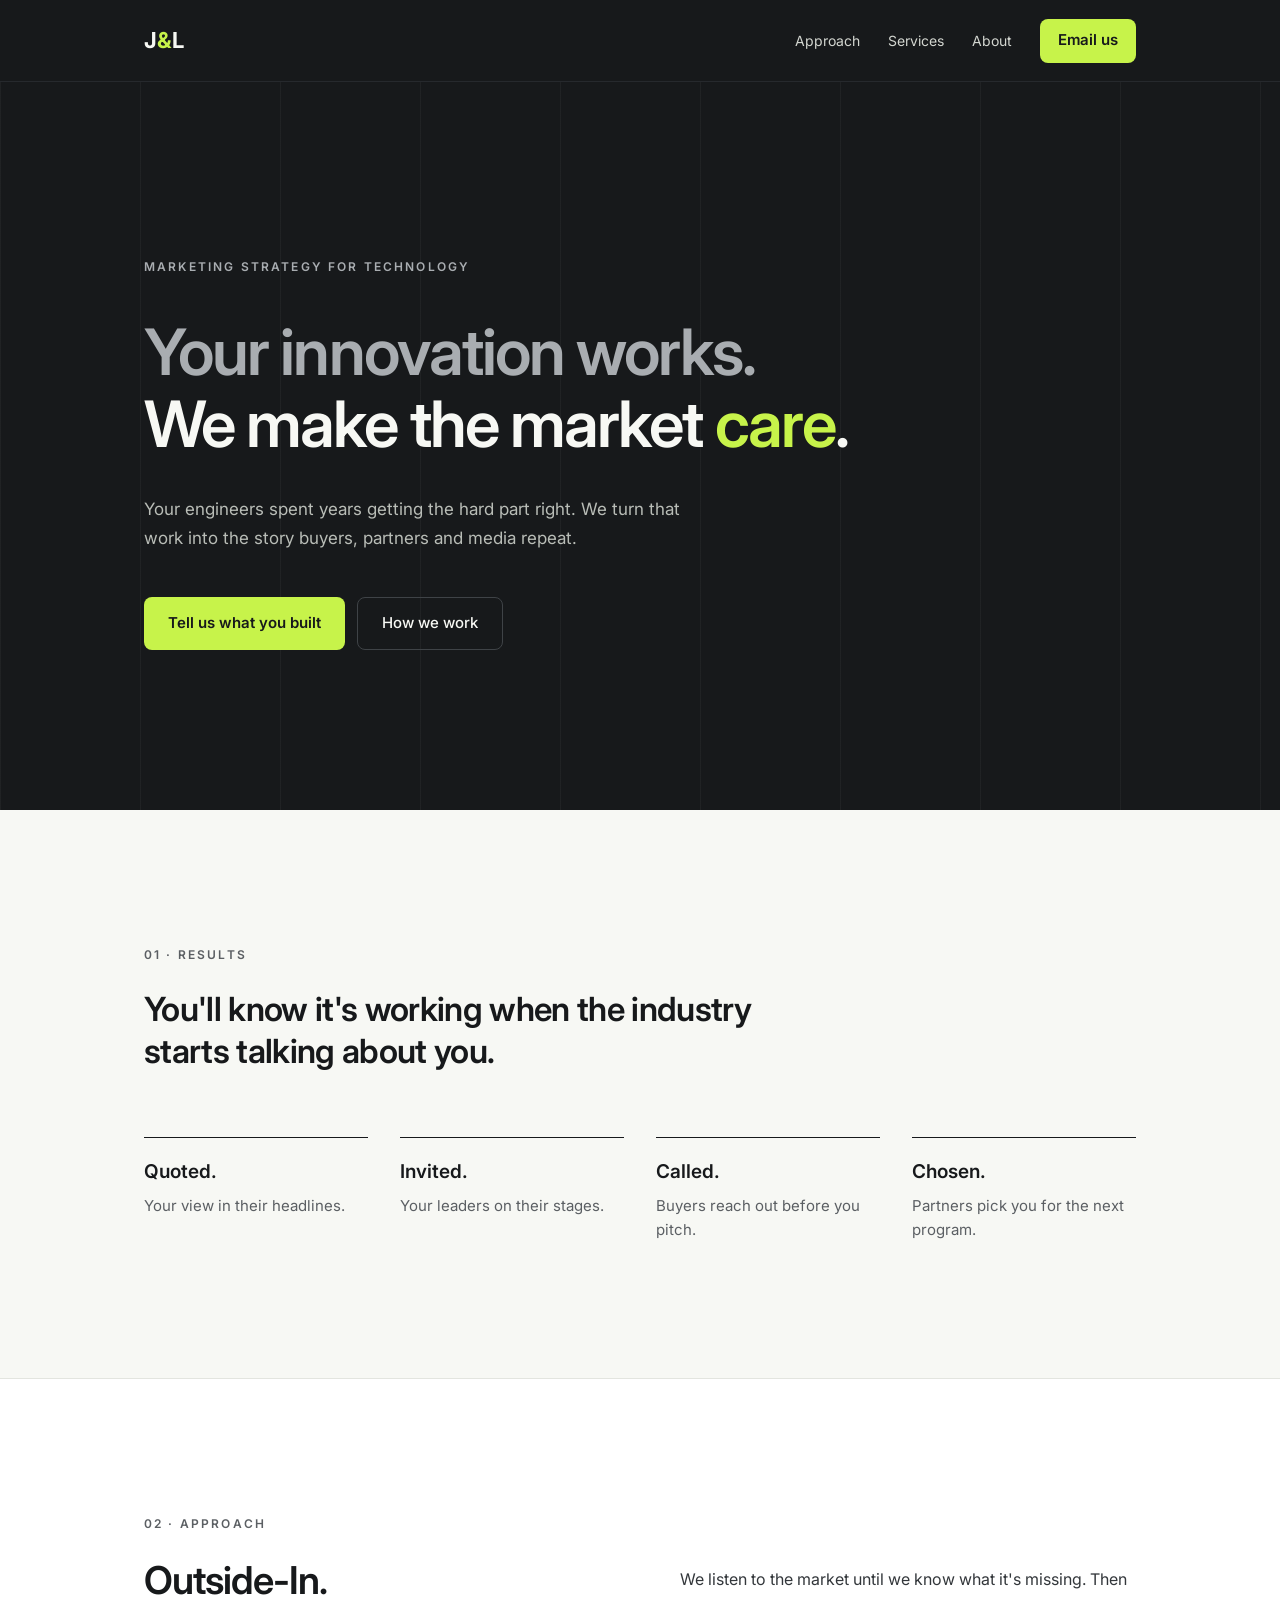
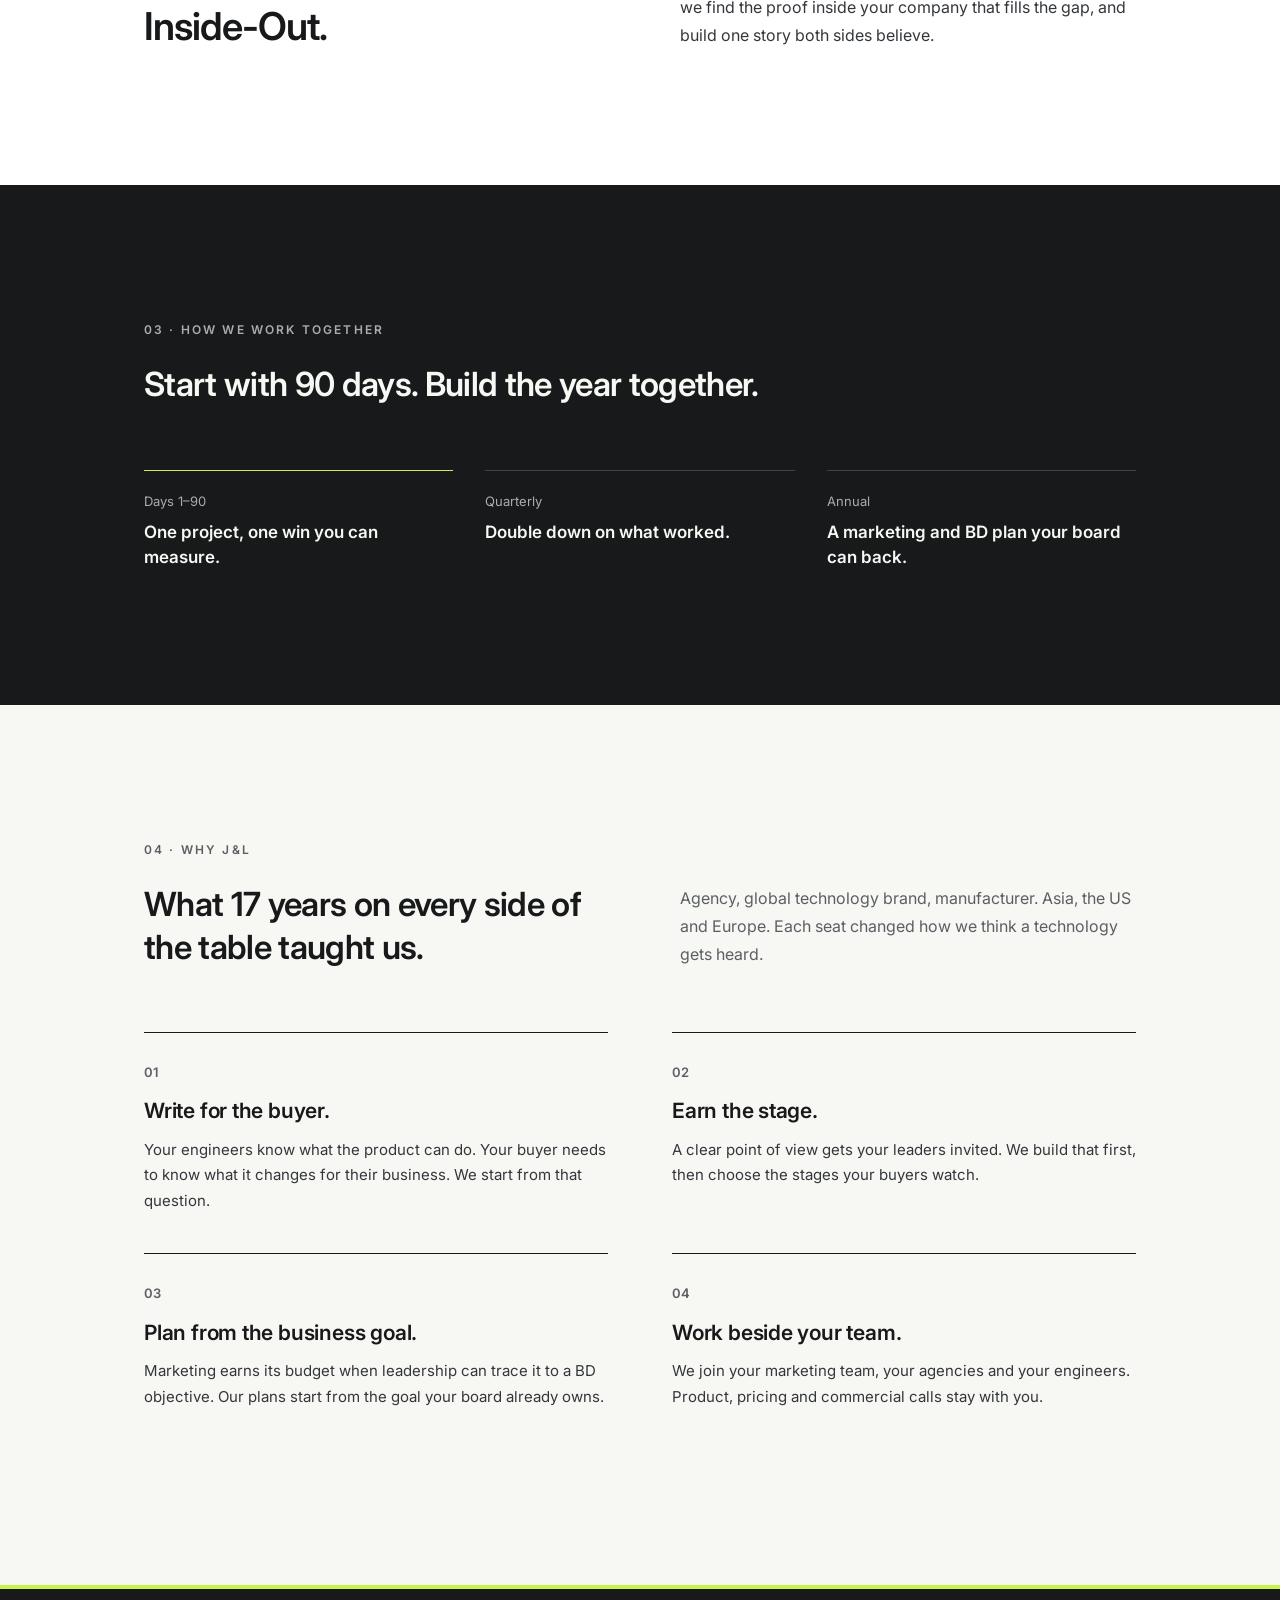
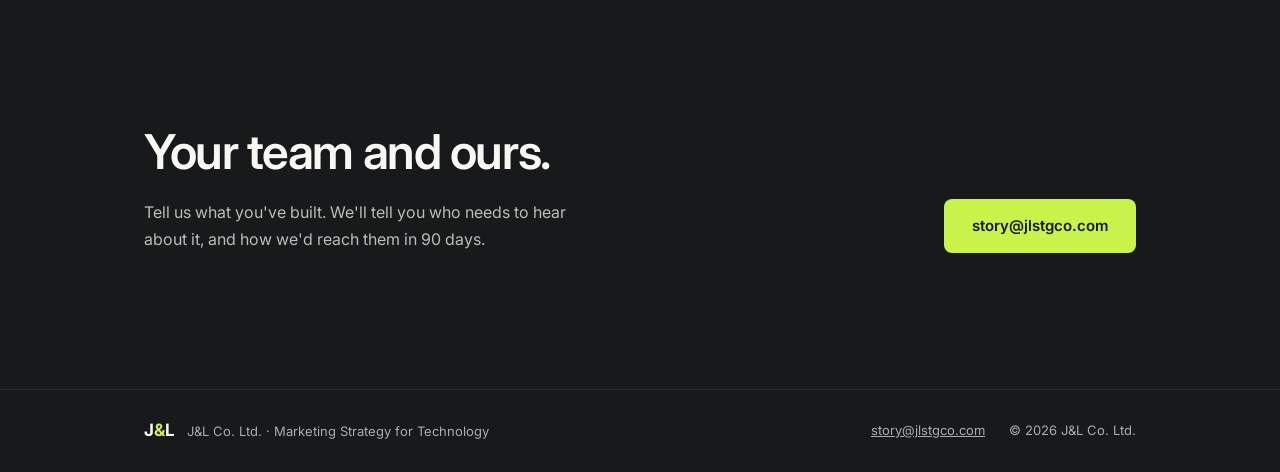
==== index.html @ d5b49b52 "Initial site: Home, Approach & Services, About Co-Authored-By: Claude Opus 5.5 <noreply@anthropic.co" ====
<!DOCTYPE html>
<html lang="en">
<head>
<meta charset="utf-8">
<meta name="viewport" content="width=device-width, initial-scale=1">
<title>J&amp;L · Marketing Strategy for Technology</title>
<meta name="description" content="J&amp;L is a B2B strategic marketing partner for technology companies. Your innovation works. We make the market care.">
<link rel="canonical" href="https://jlstgco.com/">
<meta property="og:type" content="website">
<meta property="og:site_name" content="J&amp;L">
<meta property="og:title" content="J&amp;L · Marketing Strategy for Technology">
<meta property="og:description" content="Your innovation works. We make the market care.">
<meta property="og:url" content="https://jlstgco.com/">
<meta name="theme-color" content="#17191B">
<link rel="icon" href="favicon.svg" type="image/svg+xml">
<link rel="preconnect" href="https://fonts.googleapis.com">
<link rel="preconnect" href="https://fonts.gstatic.com" crossorigin>
<link href="https://fonts.googleapis.com/css2?family=Inter:wght@400;500;600;700&amp;display=swap" rel="stylesheet">
<link rel="stylesheet" href="styles.css">
</head>
<body>
<a class="skip" href="#main">Skip to content</a>

<header class="site-header">
  <div class="wrap">
    <a class="logo" href="index.html" aria-label="J&amp;L home">J<span>&amp;</span>L</a>
    <nav class="nav" aria-label="Main">
      <a href="approach.html">Approach</a>
      <a href="approach.html#services">Services</a>
      <a href="about.html">About</a>
      <a class="btn btn-accent" href="mailto:story@jlstgco.com">Email us</a>
    </nav>
  </div>
</header>

<main id="main">

  <section class="dark grid-bg">
    <div class="wrap hero">
      <p class="kicker">Marketing strategy for technology</p>
      <h1 class="h1"><span class="dim">Your innovation works.</span>We make the market <span class="hl">care</span>.</h1>
      <p class="lead">Your engineers spent years getting the hard part right. We turn that work into the story buyers, partners and media repeat.</p>
      <div class="btn-row">
        <a class="btn btn-accent" href="mailto:story@jlstgco.com">Tell us what you built</a>
        <a class="btn btn-ghost" href="approach.html">How we work</a>
      </div>
    </div>
  </section>

  <section class="light">
    <div class="wrap section">
      <p class="kicker">01 · Results</p>
      <h2 class="h2">You'll know it's working when the industry starts talking about you.</h2>
      <div class="cols">
        <div class="item"><h3>Quoted.</h3><p>Your view in their headlines.</p></div>
        <div class="item"><h3>Invited.</h3><p>Your leaders on their stages.</p></div>
        <div class="item"><h3>Called.</h3><p>Buyers reach out before you pitch.</p></div>
        <div class="item"><h3>Chosen.</h3><p>Partners pick you for the next program.</p></div>
      </div>
    </div>
  </section>

  <section class="white">
    <div class="wrap section">
      <p class="kicker">02 · Approach</p>
      <div class="split">
        <h2 class="h2-lg">Outside-In.<br>Inside-Out.</h2>
        <p class="body">We listen to the market until we know what it's missing. Then we find the proof inside your company that fills the gap, and build one story both sides believe.</p>
      </div>
    </div>
  </section>

  <section class="dark">
    <div class="wrap section">
      <p class="kicker">03 · How we work together</p>
      <h2 class="h2">Start with 90 days. Build the year together.</h2>
      <div class="cols">
        <div class="item on"><p class="tag">Days 1–90</p><h3 class="lg">One project, one win you can measure.</h3></div>
        <div class="item"><p class="tag">Quarterly</p><h3 class="lg">Double down on what worked.</h3></div>
        <div class="item"><p class="tag">Annual</p><h3 class="lg">A marketing and BD plan your board can back.</h3></div>
      </div>
    </div>
  </section>

  <section class="light">
    <div class="wrap section">
      <p class="kicker">04 · Why J&amp;L</p>
      <div class="split">
        <h2 class="h2">What 17 years on every side of the table taught us.</h2>
        <p class="body" style="color: var(--muted)">Agency, global technology brand, manufacturer. Asia, the US and Europe. Each seat changed how we think a technology gets heard.</p>
      </div>
      <div class="cols-wide">
        <div class="principle"><p class="num">01</p><h3>Write for the buyer.</h3><p>Your engineers know what the product can do. Your buyer needs to know what it changes for their business. We start from that question.</p></div>
        <div class="principle"><p class="num">02</p><h3>Earn the stage.</h3><p>A clear point of view gets your leaders invited. We build that first, then choose the stages your buyers watch.</p></div>
        <div class="principle"><p class="num">03</p><h3>Plan from the business goal.</h3><p>Marketing earns its budget when leadership can trace it to a BD objective. Our plans start from the goal your board already owns.</p></div>
        <div class="principle"><p class="num">04</p><h3>Work beside your team.</h3><p>We join your marketing team, your agencies and your engineers. Product, pricing and commercial calls stay with you.</p></div>
      </div>
    </div>
  </section>

  <section class="dark cta">
    <div class="wrap section">
      <div class="text">
        <h2>Your team and ours.</h2>
        <p>Tell us what you've built. We'll tell you who needs to hear about it, and how we'd reach them in 90 days.</p>
      </div>
      <a class="btn btn-accent" href="mailto:story@jlstgco.com">story@jlstgco.com</a>
    </div>
  </section>

</main>

<footer class="site-footer">
  <div class="wrap">
    <span><span class="logo">J<span>&amp;</span>L</span>J&amp;L Co. Ltd. · Marketing Strategy for Technology</span>
    <span class="foot-links"><a href="mailto:story@jlstgco.com">story@jlstgco.com</a><span>© 2026 J&amp;L Co. Ltd.</span></span>
  </div>
</footer>
</body>
</html>
---- styles.css ----
/* J&L Co. Ltd. · jlstgco.com
   CI v4 colors: Ink #17191B · Chartreuse #C7F34A · Off-white #F7F8F4 */

:root {
  --ink: #17191B;
  --ink-2: #22252A;
  --accent: #C7F34A;
  --paper: #F7F8F4;
  --white: #FFFFFF;
  --text: #33373B;
  --muted: #5B5F63;
  --muted-dark: #A9ADB1;
  --soft-dark: #B9BDB7;
  --line: #E3E5DF;
  --line-2: #D5D8D1;
  --line-dark: #3F4347;
  --max: 1120px;
  --gutter: clamp(20px, 5vw, 64px);
  --section: clamp(88px, 11vw, 136px);
}

*, *::before, *::after { box-sizing: border-box; }
html { scroll-behavior: smooth; -webkit-text-size-adjust: 100%; }
body {
  margin: 0;
  font-family: Inter, "Noto Sans TC", system-ui, -apple-system, "Segoe UI", sans-serif;
  color: var(--ink);
  background: var(--paper);
  line-height: 1.5;
  -webkit-font-smoothing: antialiased;
}
img { max-width: 100%; display: block; }
a { color: inherit; }
h1, h2, h3, p { margin: 0; }

.wrap { max-width: var(--max); margin: 0 auto; padding-left: var(--gutter); padding-right: var(--gutter); }
.section { padding-top: var(--section); padding-bottom: var(--section); }

.dark { background: var(--ink); color: var(--paper); }
.light { background: var(--paper); }
.white { background: var(--white); border-top: 1px solid var(--line); }
.grid-bg { background-image: repeating-linear-gradient(90deg, rgba(247,248,244,0.045) 0 1px, transparent 1px 140px); }

.skip { position: absolute; left: -9999px; top: 0; background: var(--accent); color: var(--ink); padding: 12px 16px; z-index: 10; }
.skip:focus { left: 16px; top: 16px; }

/* Header */
.site-header { background: var(--ink); border-bottom: 1px solid #26292D; }
.site-header .wrap { display: flex; flex-wrap: wrap; align-items: center; justify-content: space-between; gap: 12px 32px; padding-top: 18px; padding-bottom: 18px; }
.logo { text-decoration: none; color: var(--paper); font-size: 22px; font-weight: 700; letter-spacing: -0.01em; }
.logo span { color: var(--accent); }
.nav { display: flex; flex-wrap: wrap; align-items: center; gap: 4px 28px; font-size: 14px; }
.nav a { color: #D3D6D0; text-decoration: none; padding: 12px 0; }
.nav a:hover, .nav a[aria-current="page"] { color: var(--paper); }
.nav a[aria-current="page"] { box-shadow: inset 0 -2px 0 var(--accent); }

/* Buttons */
.btn { display: inline-flex; align-items: center; min-height: 48px; padding: 14px 24px; border-radius: 8px; font-weight: 600; font-size: 15px; text-decoration: none; transition: transform .15s ease, background-color .15s ease; }
.btn:hover { transform: translateY(-1px); }
.btn-accent { background: var(--accent); color: var(--ink); }
.btn-ghost { color: var(--paper); border: 1px solid var(--line-dark); font-weight: 500; }
.btn-ghost:hover { border-color: var(--muted-dark); }
.btn-ink { background: var(--ink); color: var(--paper); }
.nav .btn { min-height: 44px; padding: 10px 18px; color: var(--ink); }
.nav .btn:hover { color: var(--ink); }
.btn-row { display: flex; flex-wrap: wrap; gap: 12px; margin-top: 44px; }

/* Type */
.kicker { font-size: 12px; font-weight: 600; letter-spacing: 0.18em; text-transform: uppercase; color: var(--muted); margin-bottom: 24px; }
.dark .kicker { color: var(--muted-dark); }
.h1 { font-size: clamp(40px, 5vw, 64px); line-height: 1.12; font-weight: 600; letter-spacing: -0.03em; }
.h1 .dim { display: block; color: var(--muted-dark); }
.h1 .hl { color: var(--accent); }
.h2 { font-size: clamp(26px, 2.6vw, 34px); line-height: 1.28; font-weight: 600; letter-spacing: -0.02em; max-width: 640px; }
.h2-lg { font-size: clamp(28px, 3vw, 40px); line-height: 1.2; font-weight: 600; letter-spacing: -0.025em; }
.lead { font-size: 17px; line-height: 1.7; color: var(--soft-dark); max-width: 540px; margin-top: 36px; }
.body { font-size: 16px; line-height: 1.75; color: var(--text); }
.dark .body { color: var(--soft-dark); }

.hero { padding-top: clamp(104px, 14vw, 176px); padding-bottom: clamp(96px, 13vw, 160px); }
.page-hero { padding-top: clamp(88px, 11vw, 136px); padding-bottom: clamp(72px, 9vw, 112px); }
.hero .kicker, .page-hero .kicker { margin-bottom: 40px; }

/* Layout helpers */
.split { display: flex; flex-wrap: wrap; gap: 32px 80px; align-items: flex-end; }
.split > * { flex: 1 1 380px; }
.cols { display: grid; grid-template-columns: repeat(auto-fit, minmax(220px, 1fr)); gap: 40px 32px; margin-top: 64px; }
.cols-wide { display: grid; grid-template-columns: repeat(auto-fit, minmax(300px, 1fr)); gap: 0 64px; margin-top: 64px; }

.item { border-top: 1px solid var(--ink); padding-top: 20px; }
.dark .item { border-top-color: var(--line-dark); }
.dark .item.on { border-top-color: var(--accent); }
.item h3 { font-size: 19px; font-weight: 600; margin-bottom: 8px; }
.item p { font-size: 15px; line-height: 1.6; color: var(--muted); }
.dark .item p { color: var(--muted-dark); }
.item .tag { font-size: 13px; color: var(--muted); margin-bottom: 8px; }
.dark .item .tag { color: var(--muted-dark); }
.item h3.lg { font-size: 17px; line-height: 1.45; margin: 0; }

.principle { border-top: 1px solid var(--ink); padding: 28px 0 40px; }
.principle .num { font-size: 13px; font-weight: 600; color: var(--muted); margin-bottom: 12px; }
.principle h3 { font-size: 21px; font-weight: 600; letter-spacing: -0.01em; margin-bottom: 10px; }
.principle p { font-size: 15px; line-height: 1.7; color: var(--text); }

.chips { display: flex; flex-wrap: wrap; gap: 8px; margin-top: 20px; }
.chip { border: 1px solid var(--line-dark); border-radius: 9999px; padding: 8px 14px; font-size: 14px; }
.light .chip, .white .chip { border-color: var(--line-2); }

.stat { font-size: clamp(40px, 4.4vw, 56px); font-weight: 600; letter-spacing: -0.04em; line-height: 1; }
.stat-label { margin-top: 12px; font-size: 15px; line-height: 1.55; color: var(--muted); }

.list { list-style: none; padding: 0; margin: 0; border-top: 1px solid var(--line-2); }
.list li { padding: 18px 0; border-bottom: 1px solid var(--line-2); font-size: 16px; line-height: 1.6; }

/* CTA */
.cta { border-top: 4px solid var(--accent); }
.cta .wrap { display: flex; flex-wrap: wrap; align-items: flex-end; justify-content: space-between; gap: 40px 80px; }
.cta .text { flex: 1 1 420px; }
.cta h2 { font-size: clamp(32px, 3.8vw, 48px); line-height: 1.12; font-weight: 600; letter-spacing: -0.03em; }
.cta p { margin-top: 20px; max-width: 460px; font-size: 16px; line-height: 1.7; color: var(--soft-dark); }
.cta .btn { min-height: 52px; padding: 16px 28px; }

/* Footer */
.site-footer { background: var(--ink); color: var(--muted-dark); border-top: 1px solid #26292D; }
.site-footer .wrap { display: flex; flex-wrap: wrap; justify-content: space-between; align-items: center; gap: 12px 32px; padding-top: 28px; padding-bottom: 28px; font-size: 13px; }
.site-footer .logo { font-size: 17px; margin-right: 12px; }
.site-footer a { color: var(--muted-dark); }
.site-footer a:hover { color: var(--paper); }
.foot-links { display: flex; flex-wrap: wrap; gap: 8px 24px; }

a:focus-visible, .btn:focus-visible { outline: 2px solid var(--accent); outline-offset: 3px; }

@media (prefers-reduced-motion: reduce) {
  html { scroll-behavior: auto; }
  .btn { transition: none; }
  .btn:hover { transform: none; }
}
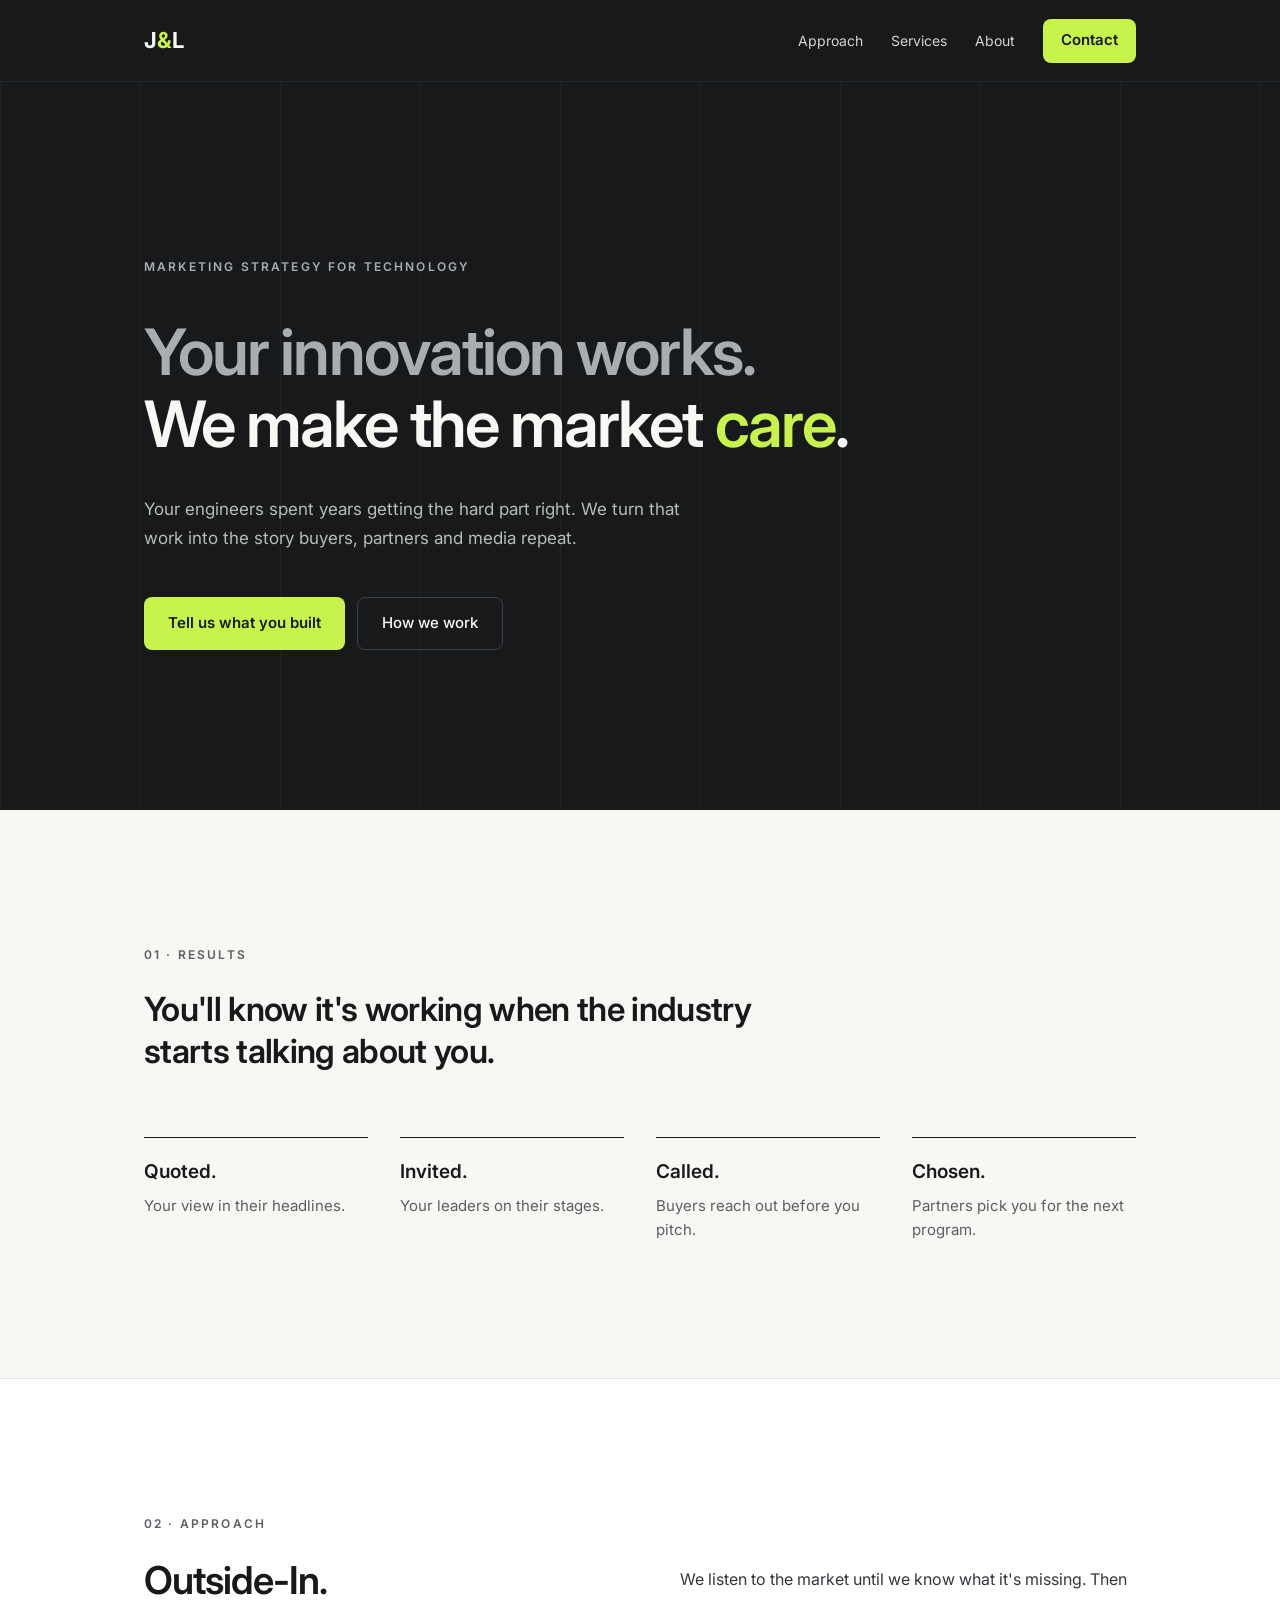
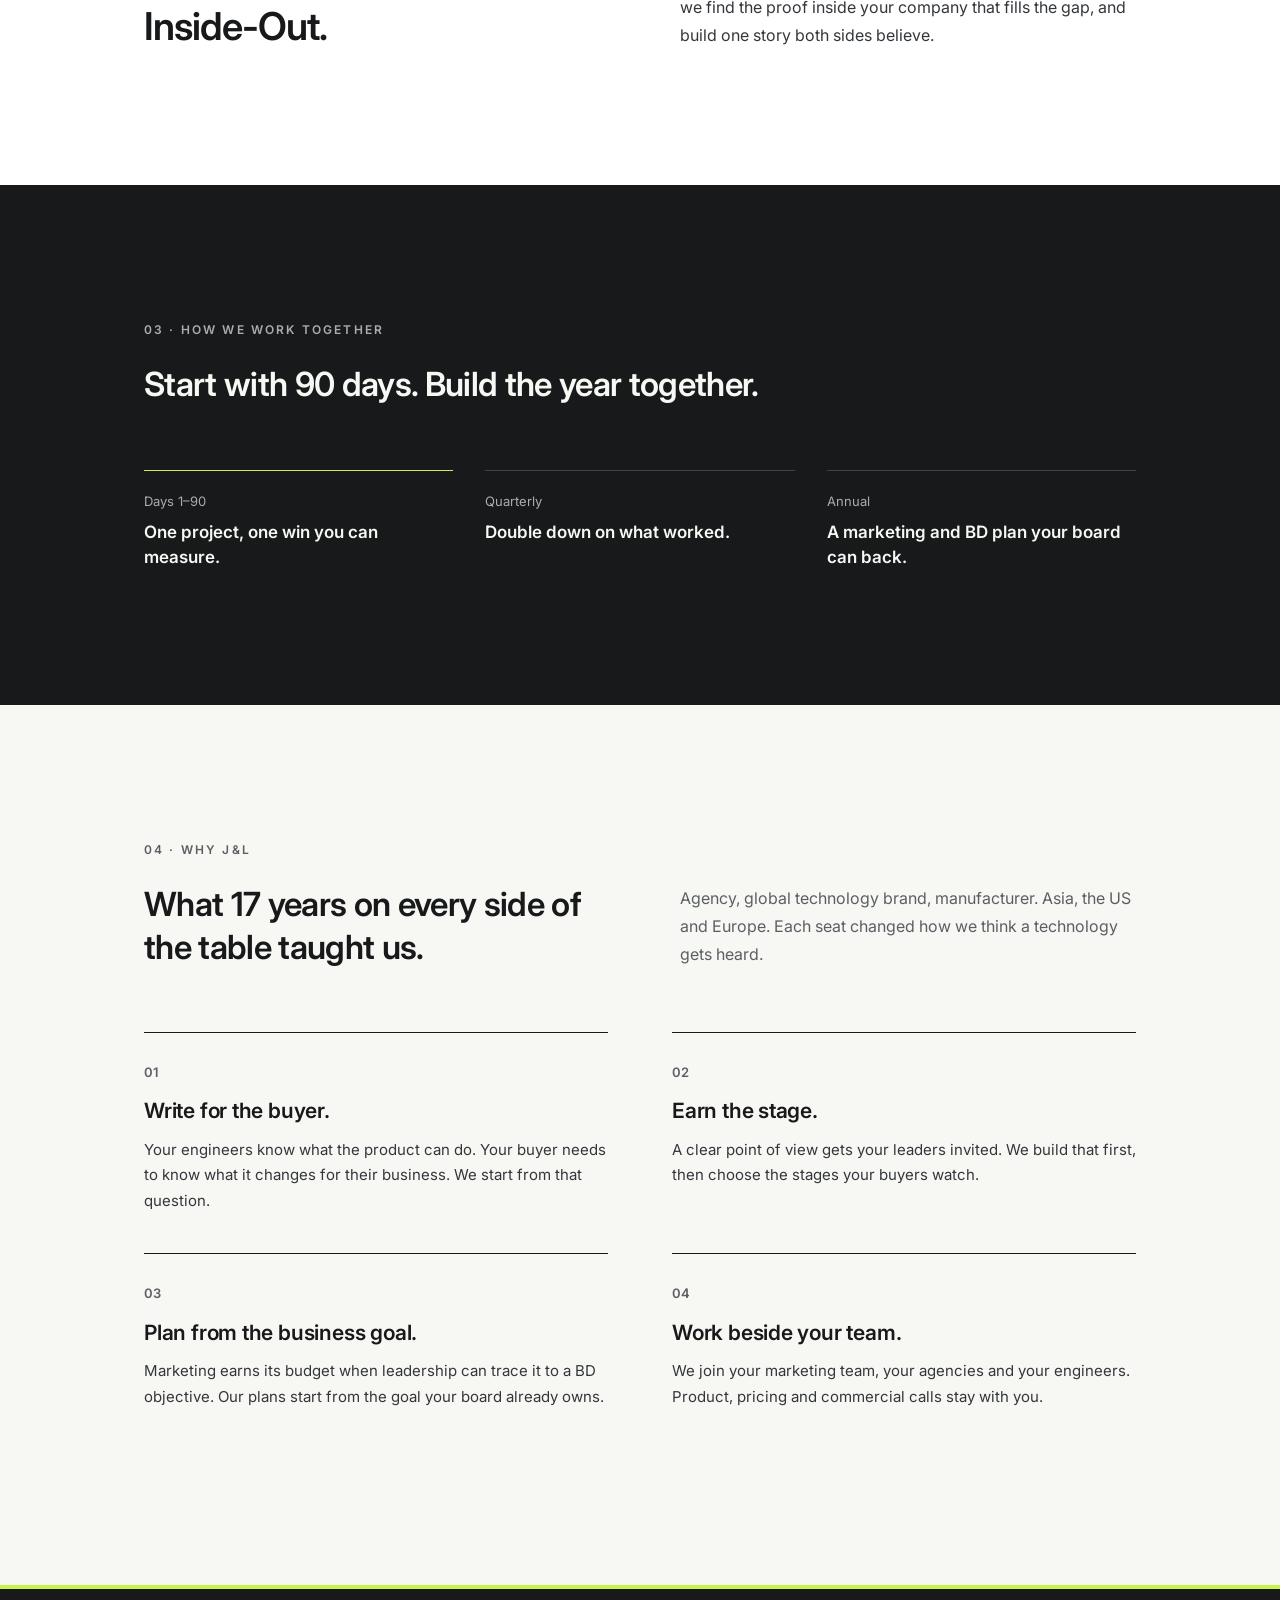
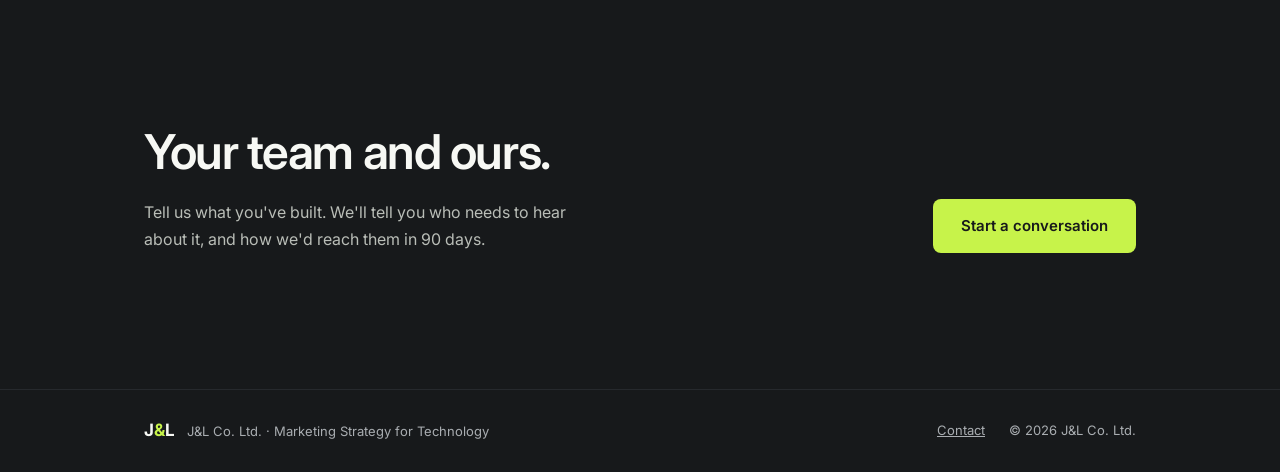
==== commit 1fb92846: "Add contact form page; replace email links with Contact Co-Authored-By: Claude Opus 5.5 <noreply@ant" ====
--- a/index.html
+++ b/index.html
@@ -28,7 +28,7 @@
       <a href="approach.html">Approach</a>
       <a href="approach.html#services">Services</a>
       <a href="about.html">About</a>
-      <a class="btn btn-accent" href="mailto:story@jlstgco.com">Email us</a>
+      <a class="btn btn-accent" href="contact.html">Contact</a>
     </nav>
   </div>
 </header>
@@ -41,7 +41,7 @@
       <h1 class="h1"><span class="dim">Your innovation works.</span>We make the market <span class="hl">care</span>.</h1>
       <p class="lead">Your engineers spent years getting the hard part right. We turn that work into the story buyers, partners and media repeat.</p>
       <div class="btn-row">
-        <a class="btn btn-accent" href="mailto:story@jlstgco.com">Tell us what you built</a>
+        <a class="btn btn-accent" href="contact.html">Tell us what you built</a>
         <a class="btn btn-ghost" href="approach.html">How we work</a>
       </div>
     </div>
@@ -104,7 +104,7 @@
         <h2>Your team and ours.</h2>
         <p>Tell us what you've built. We'll tell you who needs to hear about it, and how we'd reach them in 90 days.</p>
       </div>
-      <a class="btn btn-accent" href="mailto:story@jlstgco.com">story@jlstgco.com</a>
+      <a class="btn btn-accent" href="contact.html">Start a conversation</a>
     </div>
   </section>
 
@@ -113,7 +113,7 @@
 <footer class="site-footer">
   <div class="wrap">
     <span><span class="logo">J<span>&amp;</span>L</span>J&amp;L Co. Ltd. · Marketing Strategy for Technology</span>
-    <span class="foot-links"><a href="mailto:story@jlstgco.com">story@jlstgco.com</a><span>© 2026 J&amp;L Co. Ltd.</span></span>
+    <span class="foot-links"><a href="contact.html">Contact</a><span>© 2026 J&amp;L Co. Ltd.</span></span>
   </div>
 </footer>
 </body>
--- a/styles.css
+++ b/styles.css
@@ -135,3 +135,20 @@
   .btn { transition: none; }
   .btn:hover { transform: none; }
 }
+
+/* Contact form */
+.steps { list-style: none; padding: 0; margin: 0; border-top: 1px solid var(--line-2); }
+.steps li { display: flex; gap: 20px; padding: 20px 0; border-bottom: 1px solid var(--line-2); font-size: 16px; line-height: 1.6; color: var(--text); }
+.steps span { font-size: 13px; font-weight: 600; color: var(--muted); padding-top: 3px; min-width: 22px; }
+.form { display: flex; flex-direction: column; gap: 22px; }
+.field { display: flex; flex-direction: column; gap: 8px; }
+.field label { font-size: 14px; font-weight: 600; }
+.req { color: var(--muted); }
+.field input, .field select, .field textarea { font: inherit; font-size: 16px; color: var(--ink); background: var(--white); border: 1px solid var(--line-2); border-radius: 8px; padding: 13px 14px; min-height: 48px; width: 100%; }
+.field textarea { resize: vertical; min-height: 140px; }
+.field input:focus, .field select:focus, .field textarea:focus { outline: 2px solid var(--ink); outline-offset: 1px; border-color: var(--ink); }
+.form .btn { align-self: flex-start; border: 0; cursor: pointer; min-height: 52px; padding: 16px 32px; }
+.form .btn:disabled { opacity: .6; cursor: default; transform: none; }
+.form-status { font-size: 14px; color: #A0281E; min-height: 20px; }
+.hp { position: absolute; left: -10000px; width: 1px; height: 1px; overflow: hidden; }
+.nav .btn[aria-current="page"] { color: var(--ink); box-shadow: none; }
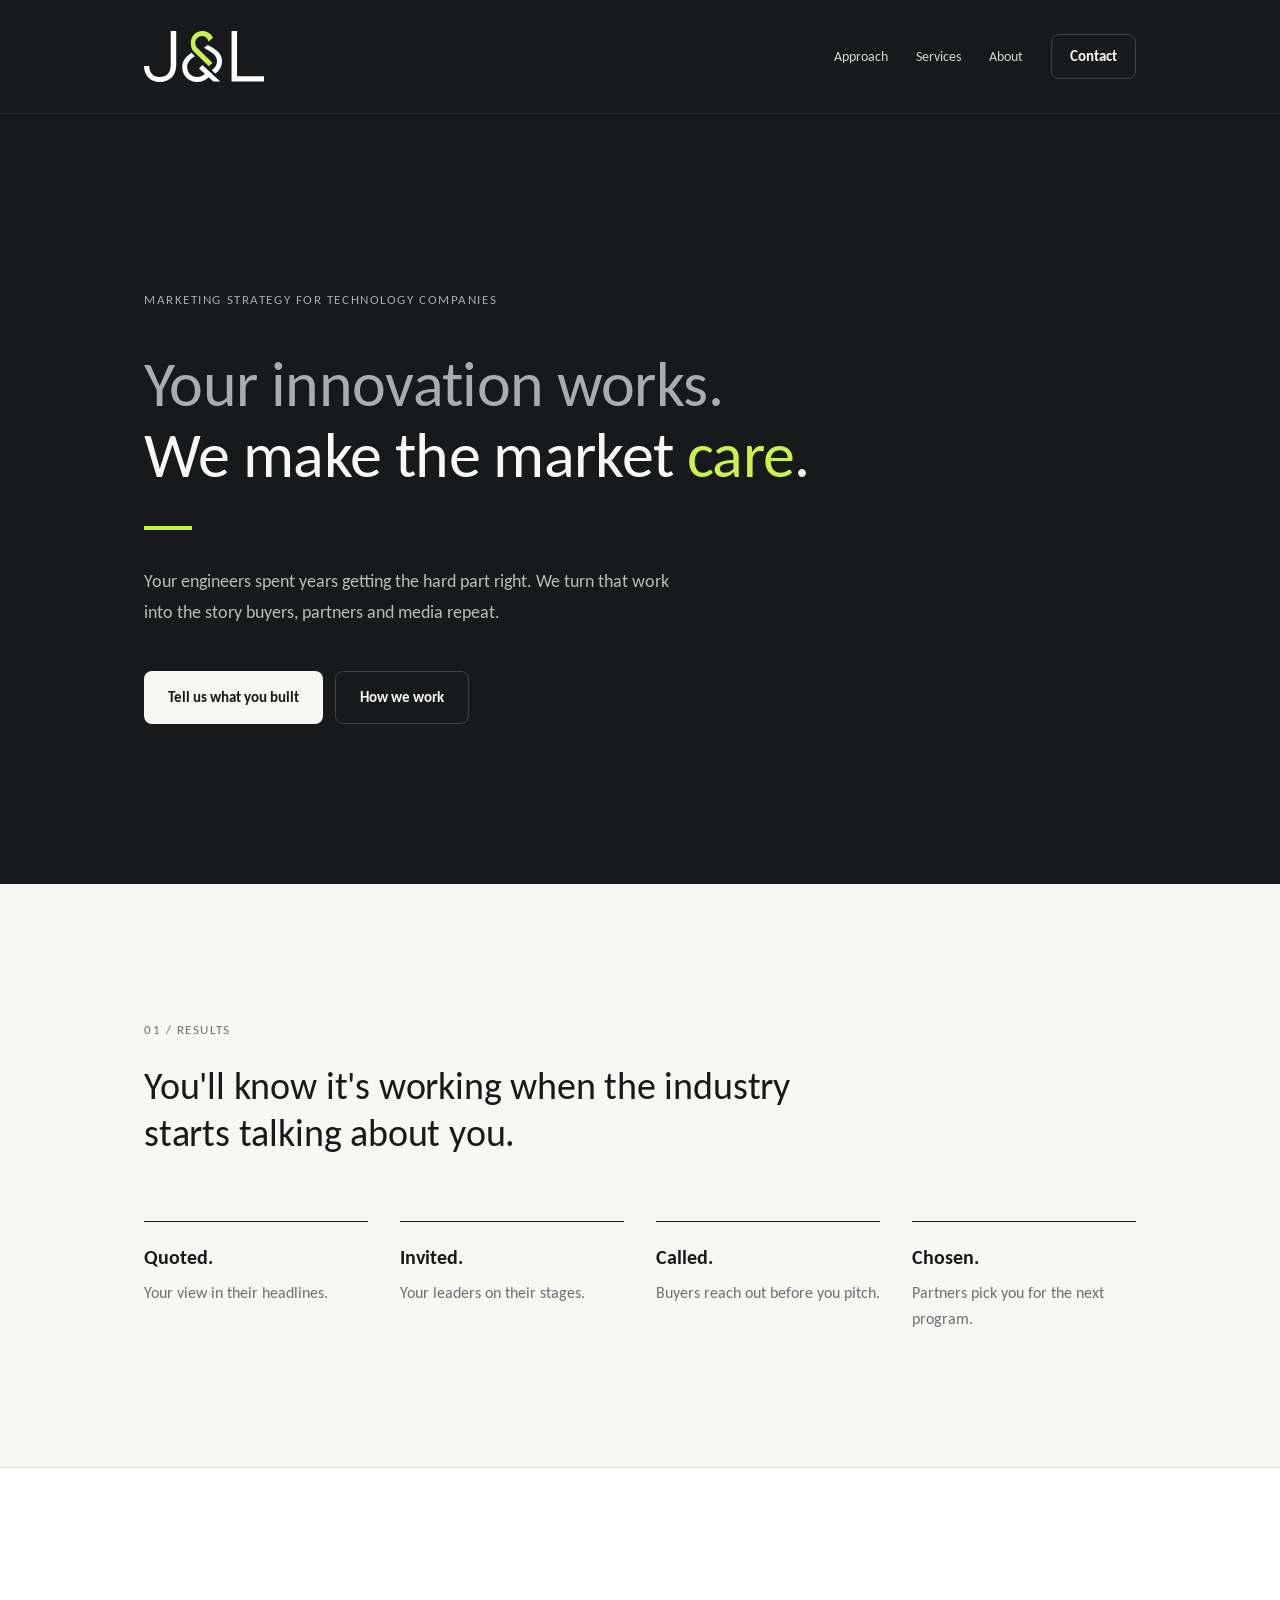
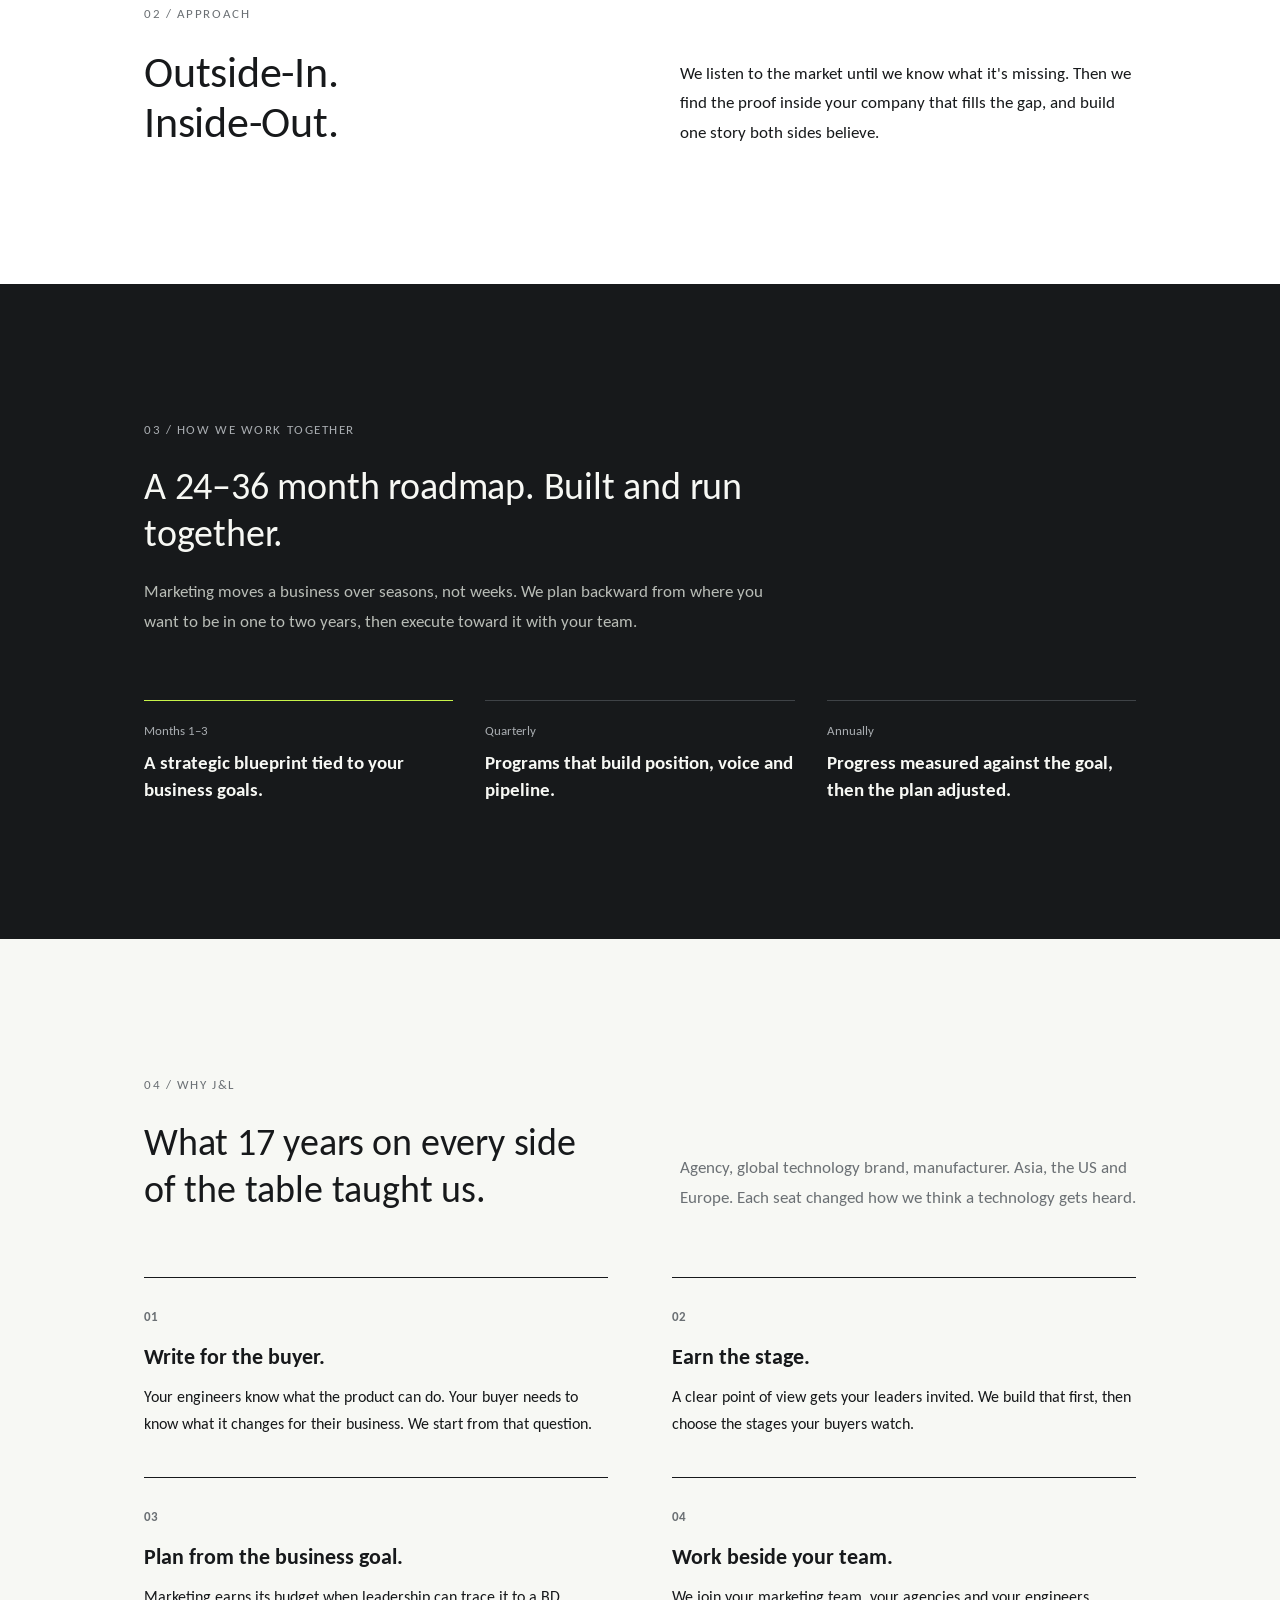
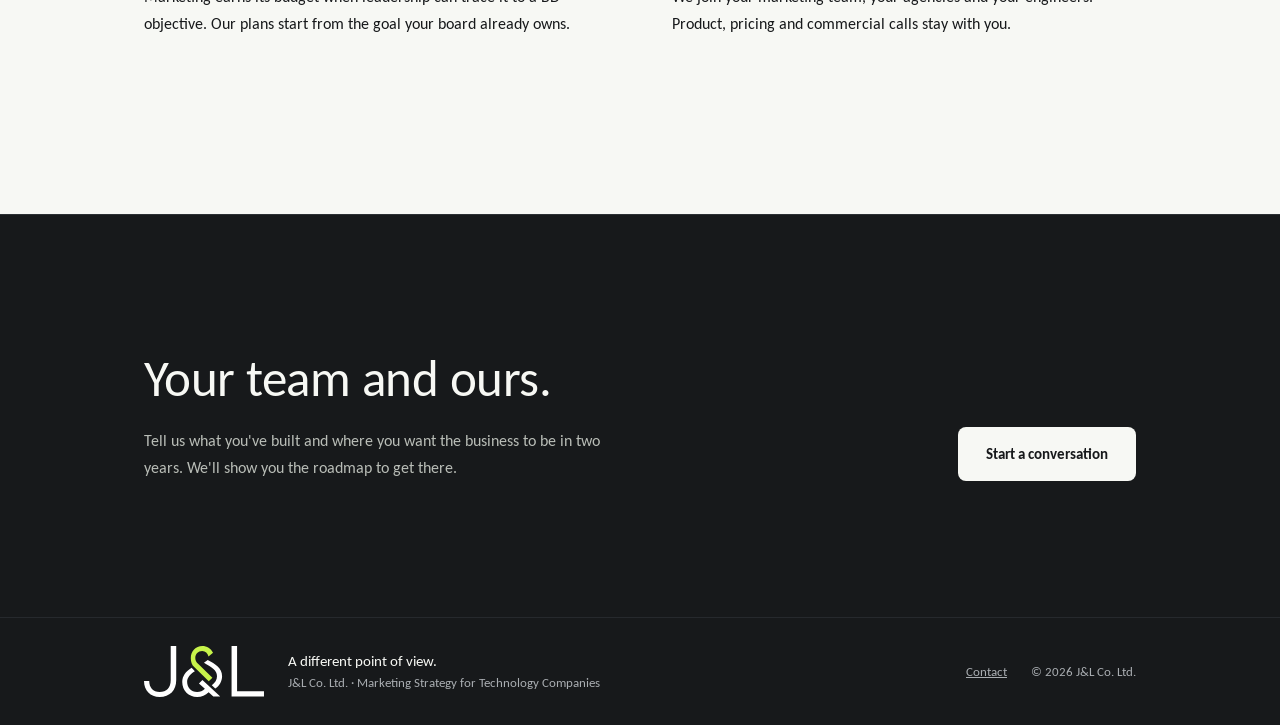
==== commit d0a0794f: "Apply Brand Identity Guidelines v1.0; replace 90-day framing with 24-36 month roadmap Co-Authored-By" ====
--- a/index.html
+++ b/index.html
@@ -3,19 +3,19 @@
 <head>
 <meta charset="utf-8">
 <meta name="viewport" content="width=device-width, initial-scale=1">
-<title>J&amp;L · Marketing Strategy for Technology</title>
+<title>J&amp;L · Marketing Strategy for Technology Companies</title>
 <meta name="description" content="J&amp;L is a B2B strategic marketing partner for technology companies. Your innovation works. We make the market care.">
 <link rel="canonical" href="https://jlstgco.com/">
 <meta property="og:type" content="website">
 <meta property="og:site_name" content="J&amp;L">
-<meta property="og:title" content="J&amp;L · Marketing Strategy for Technology">
+<meta property="og:title" content="J&amp;L · Marketing Strategy for Technology Companies">
 <meta property="og:description" content="Your innovation works. We make the market care.">
 <meta property="og:url" content="https://jlstgco.com/">
 <meta name="theme-color" content="#17191B">
 <link rel="icon" href="favicon.svg" type="image/svg+xml">
 <link rel="preconnect" href="https://fonts.googleapis.com">
 <link rel="preconnect" href="https://fonts.gstatic.com" crossorigin>
-<link href="https://fonts.googleapis.com/css2?family=Inter:wght@400;500;600;700&amp;display=swap" rel="stylesheet">
+<link href="https://fonts.googleapis.com/css2?family=Carlito:wght@400;700&amp;family=Noto+Sans+TC:wght@400;700&amp;display=swap" rel="stylesheet">
 <link rel="stylesheet" href="styles.css">
 </head>
 <body>
@@ -23,25 +23,26 @@
 
 <header class="site-header">
   <div class="wrap">
-    <a class="logo" href="index.html" aria-label="J&amp;L home">J<span>&amp;</span>L</a>
+    <a class="logo" href="index.html" aria-label="J&amp;L home"><img src="assets/jl-logo-reverse.svg" alt="J&amp;L" width="120" height="51"></a>
     <nav class="nav" aria-label="Main">
       <a href="approach.html">Approach</a>
       <a href="approach.html#services">Services</a>
       <a href="about.html">About</a>
-      <a class="btn btn-accent" href="contact.html">Contact</a>
+      <a class="btn btn-nav" href="contact.html">Contact</a>
     </nav>
   </div>
 </header>
 
 <main id="main">
 
-  <section class="dark grid-bg">
+  <section class="dark">
     <div class="wrap hero">
-      <p class="kicker">Marketing strategy for technology</p>
+      <p class="kicker">Marketing Strategy for Technology Companies</p>
       <h1 class="h1"><span class="dim">Your innovation works.</span>We make the market <span class="hl">care</span>.</h1>
+      <span class="rule" aria-hidden="true"></span>
       <p class="lead">Your engineers spent years getting the hard part right. We turn that work into the story buyers, partners and media repeat.</p>
       <div class="btn-row">
-        <a class="btn btn-accent" href="contact.html">Tell us what you built</a>
+        <a class="btn btn-light" href="contact.html">Tell us what you built</a>
         <a class="btn btn-ghost" href="approach.html">How we work</a>
       </div>
     </div>
@@ -49,7 +50,7 @@
 
   <section class="light">
     <div class="wrap section">
-      <p class="kicker">01 · Results</p>
+      <p class="kicker">01 / Results</p>
       <h2 class="h2">You'll know it's working when the industry starts talking about you.</h2>
       <div class="cols">
         <div class="item"><h3>Quoted.</h3><p>Your view in their headlines.</p></div>
@@ -62,7 +63,7 @@
 
   <section class="white">
     <div class="wrap section">
-      <p class="kicker">02 · Approach</p>
+      <p class="kicker">02 / Approach</p>
       <div class="split">
         <h2 class="h2-lg">Outside-In.<br>Inside-Out.</h2>
         <p class="body">We listen to the market until we know what it's missing. Then we find the proof inside your company that fills the gap, and build one story both sides believe.</p>
@@ -72,19 +73,20 @@
 
   <section class="dark">
     <div class="wrap section">
-      <p class="kicker">03 · How we work together</p>
-      <h2 class="h2">Start with 90 days. Build the year together.</h2>
+      <p class="kicker">03 / How we work together</p>
+      <h2 class="h2">A 24–36 month roadmap. Built and run together.</h2>
+      <p class="body" style="max-width: 640px; margin-top: 20px">Marketing moves a business over seasons, not weeks. We plan backward from where you want to be in one to two years, then execute toward it with your team.</p>
       <div class="cols">
-        <div class="item on"><p class="tag">Days 1–90</p><h3 class="lg">One project, one win you can measure.</h3></div>
-        <div class="item"><p class="tag">Quarterly</p><h3 class="lg">Double down on what worked.</h3></div>
-        <div class="item"><p class="tag">Annual</p><h3 class="lg">A marketing and BD plan your board can back.</h3></div>
+        <div class="item on"><p class="tag">Months 1–3</p><h3 class="lg">A strategic blueprint tied to your business goals.</h3></div>
+        <div class="item"><p class="tag">Quarterly</p><h3 class="lg">Programs that build position, voice and pipeline.</h3></div>
+        <div class="item"><p class="tag">Annually</p><h3 class="lg">Progress measured against the goal, then the plan adjusted.</h3></div>
       </div>
     </div>
   </section>
 
   <section class="light">
     <div class="wrap section">
-      <p class="kicker">04 · Why J&amp;L</p>
+      <p class="kicker">04 / Why J&amp;L</p>
       <div class="split">
         <h2 class="h2">What 17 years on every side of the table taught us.</h2>
         <p class="body" style="color: var(--muted)">Agency, global technology brand, manufacturer. Asia, the US and Europe. Each seat changed how we think a technology gets heard.</p>
@@ -102,9 +104,9 @@
     <div class="wrap section">
       <div class="text">
         <h2>Your team and ours.</h2>
-        <p>Tell us what you've built. We'll tell you who needs to hear about it, and how we'd reach them in 90 days.</p>
+        <p>Tell us what you've built and where you want the business to be in two years. We'll show you the roadmap to get there.</p>
       </div>
-      <a class="btn btn-accent" href="contact.html">Start a conversation</a>
+      <a class="btn btn-light" href="contact.html">Start a conversation</a>
     </div>
   </section>
 
@@ -112,7 +114,7 @@
 
 <footer class="site-footer">
   <div class="wrap">
-    <span><span class="logo">J<span>&amp;</span>L</span>J&amp;L Co. Ltd. · Marketing Strategy for Technology</span>
+    <span class="foot-brand"><img class="foot-logo" src="assets/jl-logo-reverse.svg" alt="J&amp;L" width="120" height="51"><span><span class="tagline">A different point of view.</span><br>J&amp;L Co. Ltd. · Marketing Strategy for Technology Companies</span></span>
     <span class="foot-links"><a href="contact.html">Contact</a><span>© 2026 J&amp;L Co. Ltd.</span></span>
   </div>
 </footer>
--- a/styles.css
+++ b/styles.css
@@ -1,5 +1,7 @@
 /* J&L Co. Ltd. · jlstgco.com
-   CI v4 colors: Ink #17191B · Chartreuse #C7F34A · Off-white #F7F8F4 */
+   Brand Identity Guidelines v1.0 (2026.11.06)
+   Ink #17191B · Chartreuse #C7F34A · Off-white #F7F8F4 · White #FFFFFF
+   Secondary text #6B7074 · Rules #D9DEDA · Type: Calibri (Carlito on web) */
 
 :root {
   --ink: #17191B;
@@ -7,12 +9,12 @@
   --accent: #C7F34A;
   --paper: #F7F8F4;
   --white: #FFFFFF;
-  --text: #33373B;
-  --muted: #5B5F63;
+  --text: #17191B;
+  --muted: #6B7074;
   --muted-dark: #A9ADB1;
   --soft-dark: #B9BDB7;
-  --line: #E3E5DF;
-  --line-2: #D5D8D1;
+  --line: #D9DEDA;
+  --line-2: #D9DEDA;
   --line-dark: #3F4347;
   --max: 1120px;
   --gutter: clamp(20px, 5vw, 64px);
@@ -23,7 +25,7 @@
 html { scroll-behavior: smooth; -webkit-text-size-adjust: 100%; }
 body {
   margin: 0;
-  font-family: Inter, "Noto Sans TC", system-ui, -apple-system, "Segoe UI", sans-serif;
+  font-family: Calibri, Carlito, "Noto Sans TC", "PingFang TC", sans-serif;
   color: var(--ink);
   background: var(--paper);
   line-height: 1.5;
@@ -39,7 +41,6 @@
 .dark { background: var(--ink); color: var(--paper); }
 .light { background: var(--paper); }
 .white { background: var(--white); border-top: 1px solid var(--line); }
-.grid-bg { background-image: repeating-linear-gradient(90deg, rgba(247,248,244,0.045) 0 1px, transparent 1px 140px); }
 
 .skip { position: absolute; left: -9999px; top: 0; background: var(--accent); color: var(--ink); padding: 12px 16px; z-index: 10; }
 .skip:focus { left: 16px; top: 16px; }
@@ -47,8 +48,8 @@
 /* Header */
 .site-header { background: var(--ink); border-bottom: 1px solid #26292D; }
 .site-header .wrap { display: flex; flex-wrap: wrap; align-items: center; justify-content: space-between; gap: 12px 32px; padding-top: 18px; padding-bottom: 18px; }
-.logo { text-decoration: none; color: var(--paper); font-size: 22px; font-weight: 700; letter-spacing: -0.01em; }
-.logo span { color: var(--accent); }
+.logo { display: inline-flex; padding: 13px 0; }
+.logo img { display: block; width: 120px; height: auto; }
 .nav { display: flex; flex-wrap: wrap; align-items: center; gap: 4px 28px; font-size: 14px; }
 .nav a { color: #D3D6D0; text-decoration: none; padding: 12px 0; }
 .nav a:hover, .nav a[aria-current="page"] { color: var(--paper); }
@@ -66,15 +67,15 @@
 .btn-row { display: flex; flex-wrap: wrap; gap: 12px; margin-top: 44px; }
 
 /* Type */
-.kicker { font-size: 12px; font-weight: 600; letter-spacing: 0.18em; text-transform: uppercase; color: var(--muted); margin-bottom: 24px; }
+.kicker { font-size: 13px; font-weight: 400; letter-spacing: 0.12em; text-transform: uppercase; color: var(--muted); margin-bottom: 24px; }
 .dark .kicker { color: var(--muted-dark); }
-.h1 { font-size: clamp(40px, 5vw, 64px); line-height: 1.12; font-weight: 600; letter-spacing: -0.03em; }
+.h1 { font-size: clamp(40px, 5vw, 64px); line-height: 1.1; font-weight: 400; letter-spacing: -0.01em; }
 .h1 .dim { display: block; color: var(--muted-dark); }
 .h1 .hl { color: var(--accent); }
-.h2 { font-size: clamp(26px, 2.6vw, 34px); line-height: 1.28; font-weight: 600; letter-spacing: -0.02em; max-width: 640px; }
-.h2-lg { font-size: clamp(28px, 3vw, 40px); line-height: 1.2; font-weight: 600; letter-spacing: -0.025em; }
-.lead { font-size: 17px; line-height: 1.7; color: var(--soft-dark); max-width: 540px; margin-top: 36px; }
-.body { font-size: 16px; line-height: 1.75; color: var(--text); }
+.h2 { font-size: clamp(30px, 3vw, 40px); line-height: 1.22; font-weight: 400; letter-spacing: -0.005em; max-width: 680px; }
+.h2-lg { font-size: clamp(32px, 3.4vw, 46px); line-height: 1.15; font-weight: 400; letter-spacing: -0.005em; }
+.lead { font-size: 18px; line-height: 1.7; color: var(--soft-dark); max-width: 540px; margin-top: 36px; }
+.body { font-size: 17px; line-height: 1.75; color: var(--text); }
 .dark .body { color: var(--soft-dark); }
 
 .hero { padding-top: clamp(104px, 14vw, 176px); padding-bottom: clamp(96px, 13vw, 160px); }
@@ -90,40 +91,42 @@
 .item { border-top: 1px solid var(--ink); padding-top: 20px; }
 .dark .item { border-top-color: var(--line-dark); }
 .dark .item.on { border-top-color: var(--accent); }
-.item h3 { font-size: 19px; font-weight: 600; margin-bottom: 8px; }
-.item p { font-size: 15px; line-height: 1.6; color: var(--muted); }
+.item h3 { font-size: 20px; font-weight: 700; margin-bottom: 8px; }
+.item p { font-size: 16px; line-height: 1.6; color: var(--muted); }
 .dark .item p { color: var(--muted-dark); }
 .item .tag { font-size: 13px; color: var(--muted); margin-bottom: 8px; }
 .dark .item .tag { color: var(--muted-dark); }
-.item h3.lg { font-size: 17px; line-height: 1.45; margin: 0; }
+.item h3.lg { font-size: 19px; line-height: 1.4; margin: 0; }
 
 .principle { border-top: 1px solid var(--ink); padding: 28px 0 40px; }
 .principle .num { font-size: 13px; font-weight: 600; color: var(--muted); margin-bottom: 12px; }
-.principle h3 { font-size: 21px; font-weight: 600; letter-spacing: -0.01em; margin-bottom: 10px; }
-.principle p { font-size: 15px; line-height: 1.7; color: var(--text); }
+.principle h3 { font-size: 22px; font-weight: 700; margin-bottom: 10px; }
+.principle p { font-size: 16px; line-height: 1.7; color: var(--text); }
 
 .chips { display: flex; flex-wrap: wrap; gap: 8px; margin-top: 20px; }
 .chip { border: 1px solid var(--line-dark); border-radius: 9999px; padding: 8px 14px; font-size: 14px; }
 .light .chip, .white .chip { border-color: var(--line-2); }
 
-.stat { font-size: clamp(40px, 4.4vw, 56px); font-weight: 600; letter-spacing: -0.04em; line-height: 1; }
+.stat { font-size: clamp(44px, 4.6vw, 60px); font-weight: 400; letter-spacing: -0.01em; line-height: 1; }
 .stat-label { margin-top: 12px; font-size: 15px; line-height: 1.55; color: var(--muted); }
 
 .list { list-style: none; padding: 0; margin: 0; border-top: 1px solid var(--line-2); }
 .list li { padding: 18px 0; border-bottom: 1px solid var(--line-2); font-size: 16px; line-height: 1.6; }
 
 /* CTA */
-.cta { border-top: 4px solid var(--accent); }
+.cta { border-top: 1px solid #2C3034; }
 .cta .wrap { display: flex; flex-wrap: wrap; align-items: flex-end; justify-content: space-between; gap: 40px 80px; }
 .cta .text { flex: 1 1 420px; }
-.cta h2 { font-size: clamp(32px, 3.8vw, 48px); line-height: 1.12; font-weight: 600; letter-spacing: -0.03em; }
+.cta h2 { font-size: clamp(36px, 4vw, 52px); line-height: 1.1; font-weight: 400; letter-spacing: -0.01em; }
 .cta p { margin-top: 20px; max-width: 460px; font-size: 16px; line-height: 1.7; color: var(--soft-dark); }
 .cta .btn { min-height: 52px; padding: 16px 28px; }
 
 /* Footer */
 .site-footer { background: var(--ink); color: var(--muted-dark); border-top: 1px solid #26292D; }
 .site-footer .wrap { display: flex; flex-wrap: wrap; justify-content: space-between; align-items: center; gap: 12px 32px; padding-top: 28px; padding-bottom: 28px; font-size: 13px; }
-.site-footer .logo { font-size: 17px; margin-right: 12px; }
+.foot-brand { display: flex; align-items: center; gap: 24px; flex-wrap: wrap; line-height: 1.6; }
+.foot-logo { width: 120px; height: auto; display: block; }
+.tagline { color: var(--paper); font-size: 15px; }
 .site-footer a { color: var(--muted-dark); }
 .site-footer a:hover { color: var(--paper); }
 .foot-links { display: flex; flex-wrap: wrap; gap: 8px 24px; }
@@ -152,3 +155,12 @@
 .form-status { font-size: 14px; color: #A0281E; min-height: 20px; }
 .hp { position: absolute; left: -10000px; width: 1px; height: 1px; overflow: hidden; }
 .nav .btn[aria-current="page"] { color: var(--ink); box-shadow: none; }
+
+/* Brand v1.0 additions */
+.rule { display: block; width: 48px; height: 4px; background: var(--accent); margin-top: 36px; }
+.btn-light { background: var(--paper); color: var(--ink); }
+.btn-light:hover { background: var(--white); }
+.nav .btn-nav { color: var(--paper); border: 1px solid var(--line-dark); background: transparent; }
+.nav .btn-nav:hover, .nav .btn-nav[aria-current="page"] { color: var(--paper); border-color: var(--paper); box-shadow: none; }
+.btn { font-weight: 700; }
+.form .btn { font-weight: 700; }
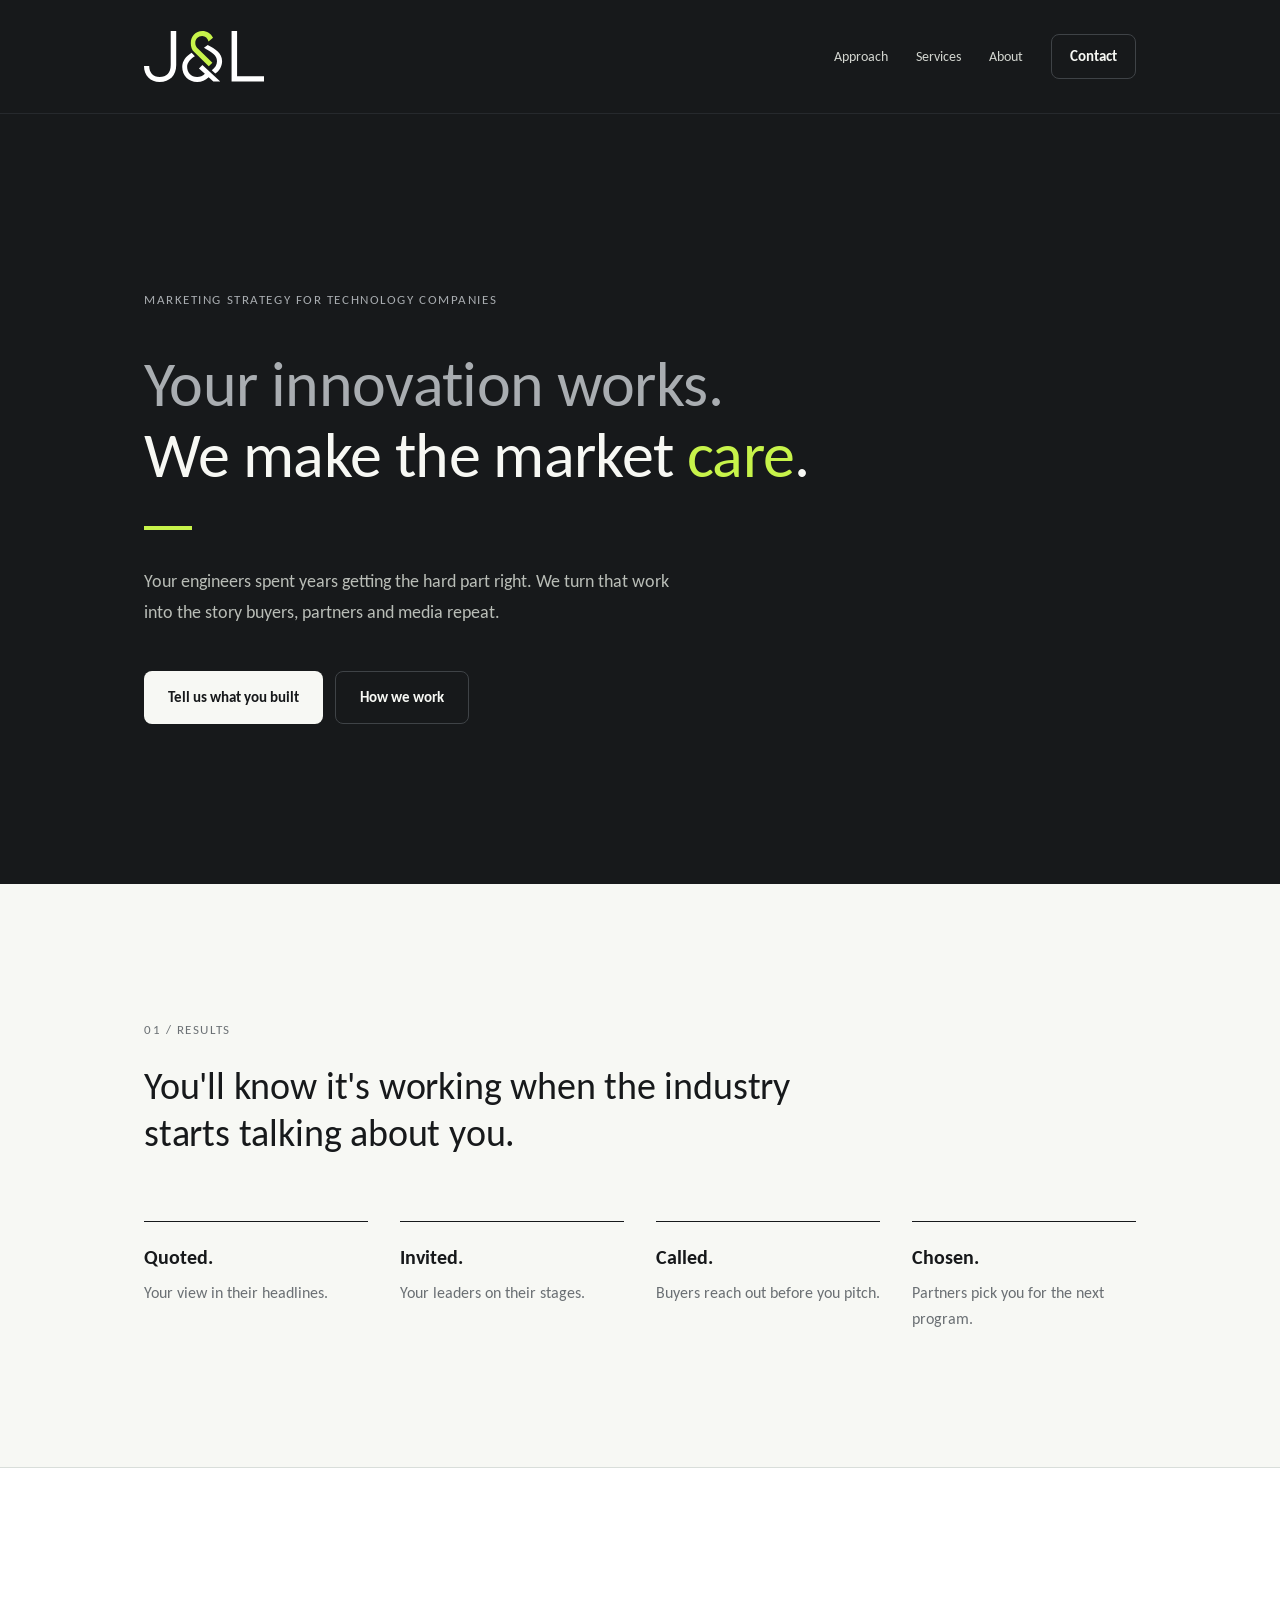
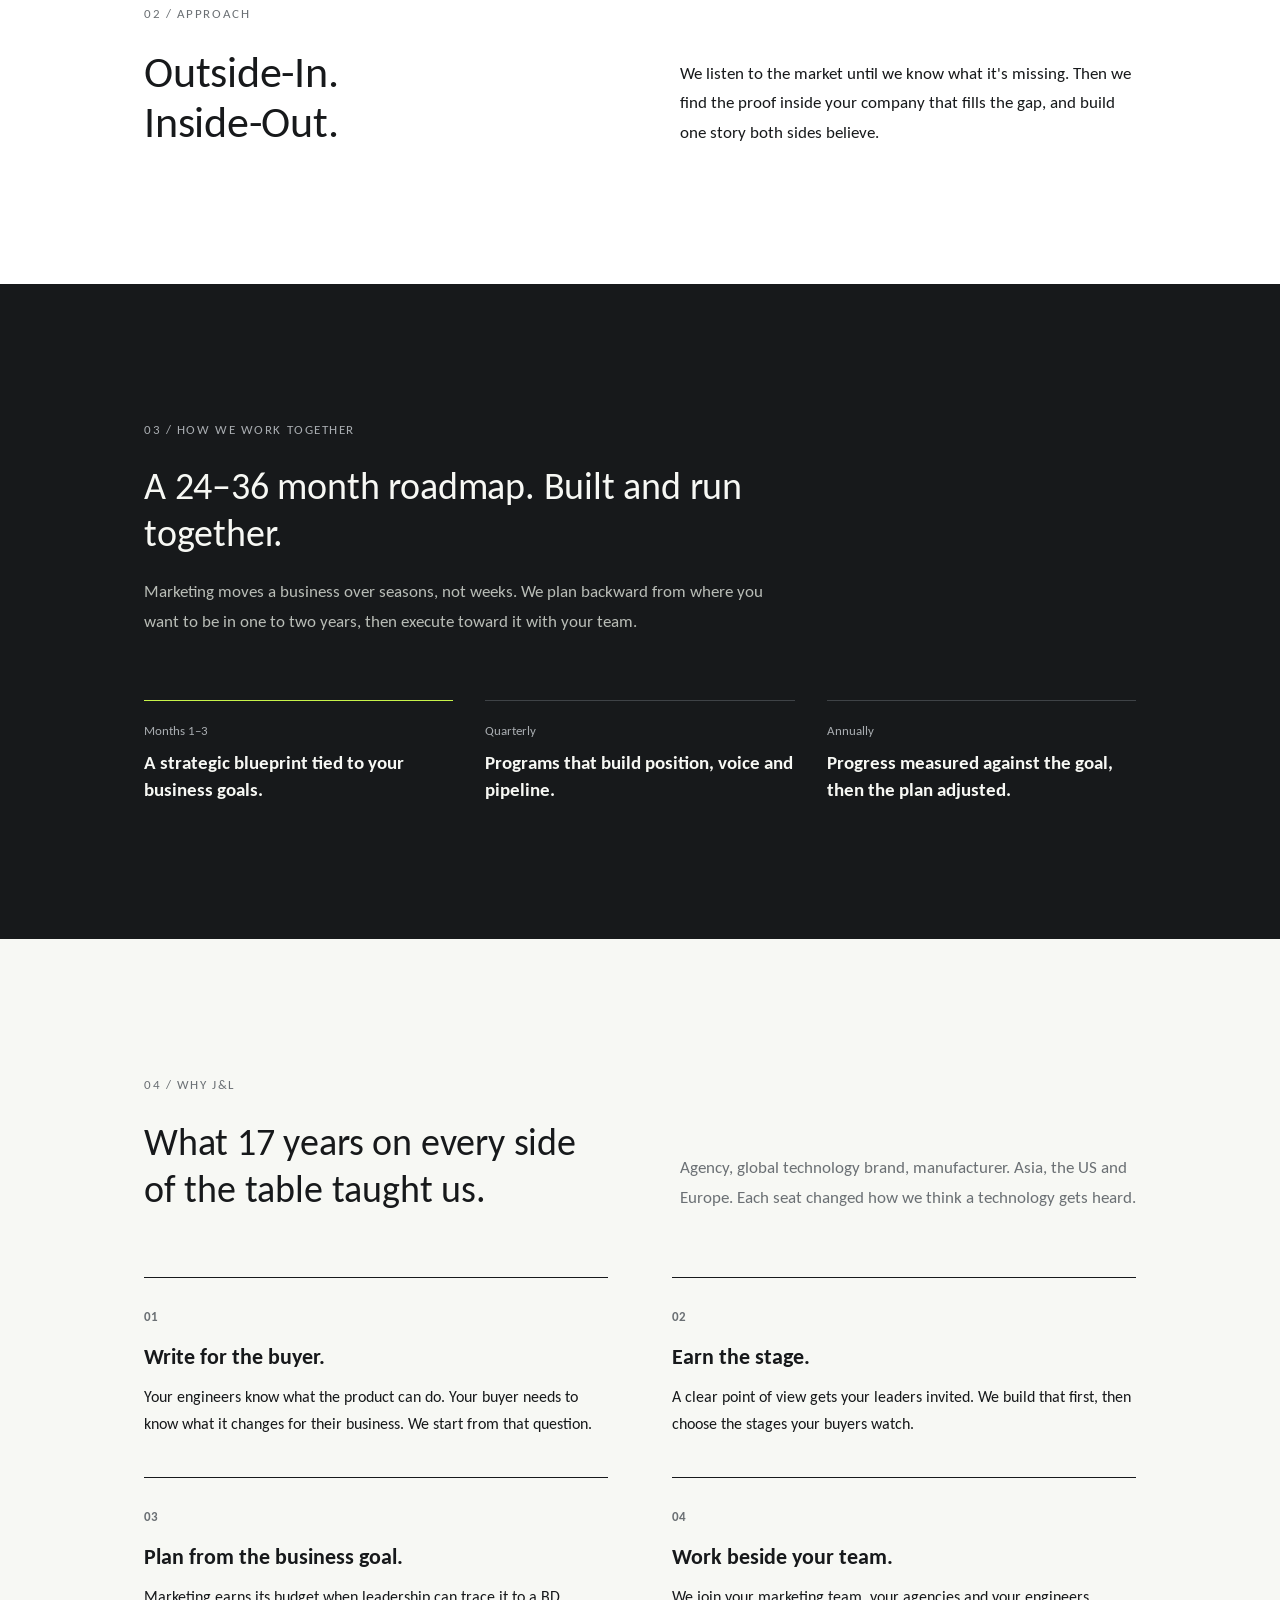
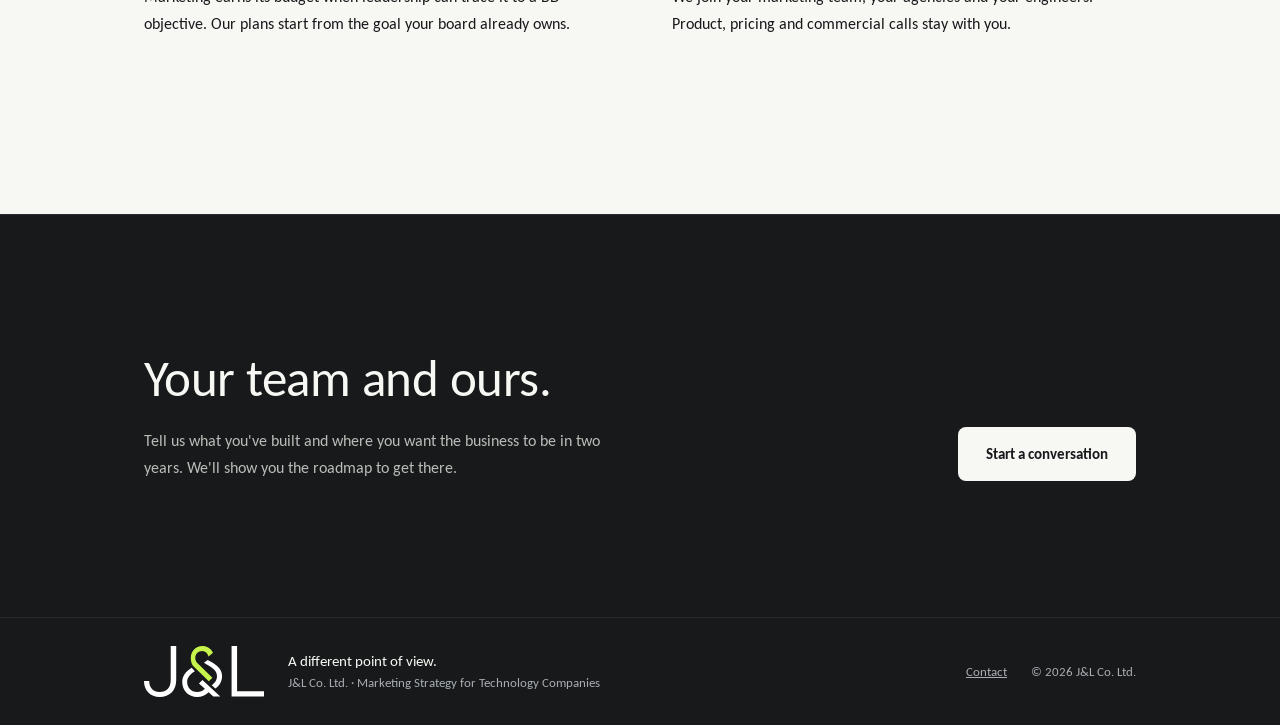
==== commit 68c3cf3f: "Use official J&L master logo SVGs Co-Authored-By: Claude Opus 5.5 <noreply@anthropic.com> Claude-Ses" ====
--- a/index.html
+++ b/index.html
@@ -23,7 +23,7 @@
 
 <header class="site-header">
   <div class="wrap">
-    <a class="logo" href="index.html" aria-label="J&amp;L home"><img src="assets/jl-logo-reverse.svg" alt="J&amp;L" width="120" height="51"></a>
+    <a class="logo" href="index.html" aria-label="J&amp;L home"><img src="assets/JL_Wordmark_Reverse.svg" alt="J&amp;L" width="120" height="51"></a>
     <nav class="nav" aria-label="Main">
       <a href="approach.html">Approach</a>
       <a href="approach.html#services">Services</a>
@@ -114,7 +114,7 @@
 
 <footer class="site-footer">
   <div class="wrap">
-    <span class="foot-brand"><img class="foot-logo" src="assets/jl-logo-reverse.svg" alt="J&amp;L" width="120" height="51"><span><span class="tagline">A different point of view.</span><br>J&amp;L Co. Ltd. · Marketing Strategy for Technology Companies</span></span>
+    <span class="foot-brand"><img class="foot-logo" src="assets/JL_Wordmark_Reverse.svg" alt="J&amp;L" width="120" height="51"><span><span class="tagline">A different point of view.</span><br>J&amp;L Co. Ltd. · Marketing Strategy for Technology Companies</span></span>
     <span class="foot-links"><a href="contact.html">Contact</a><span>© 2026 J&amp;L Co. Ltd.</span></span>
   </div>
 </footer>
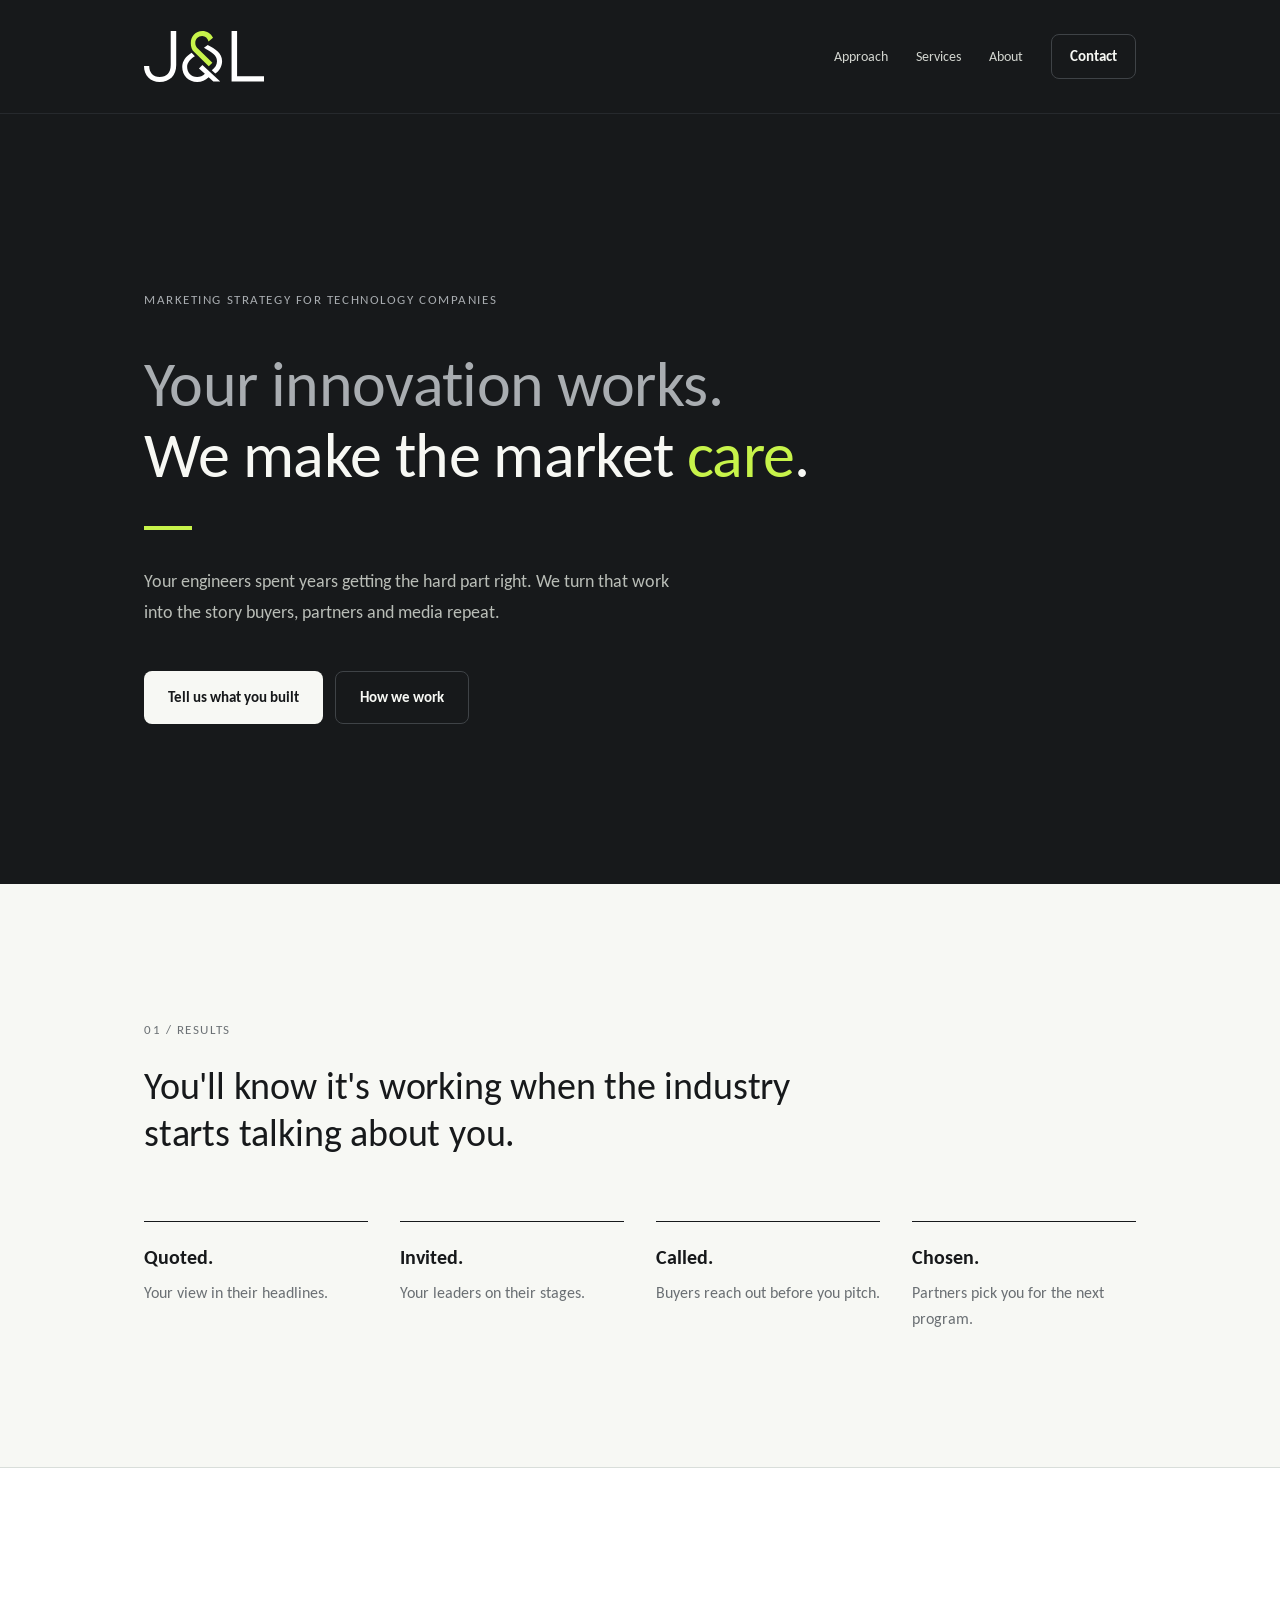
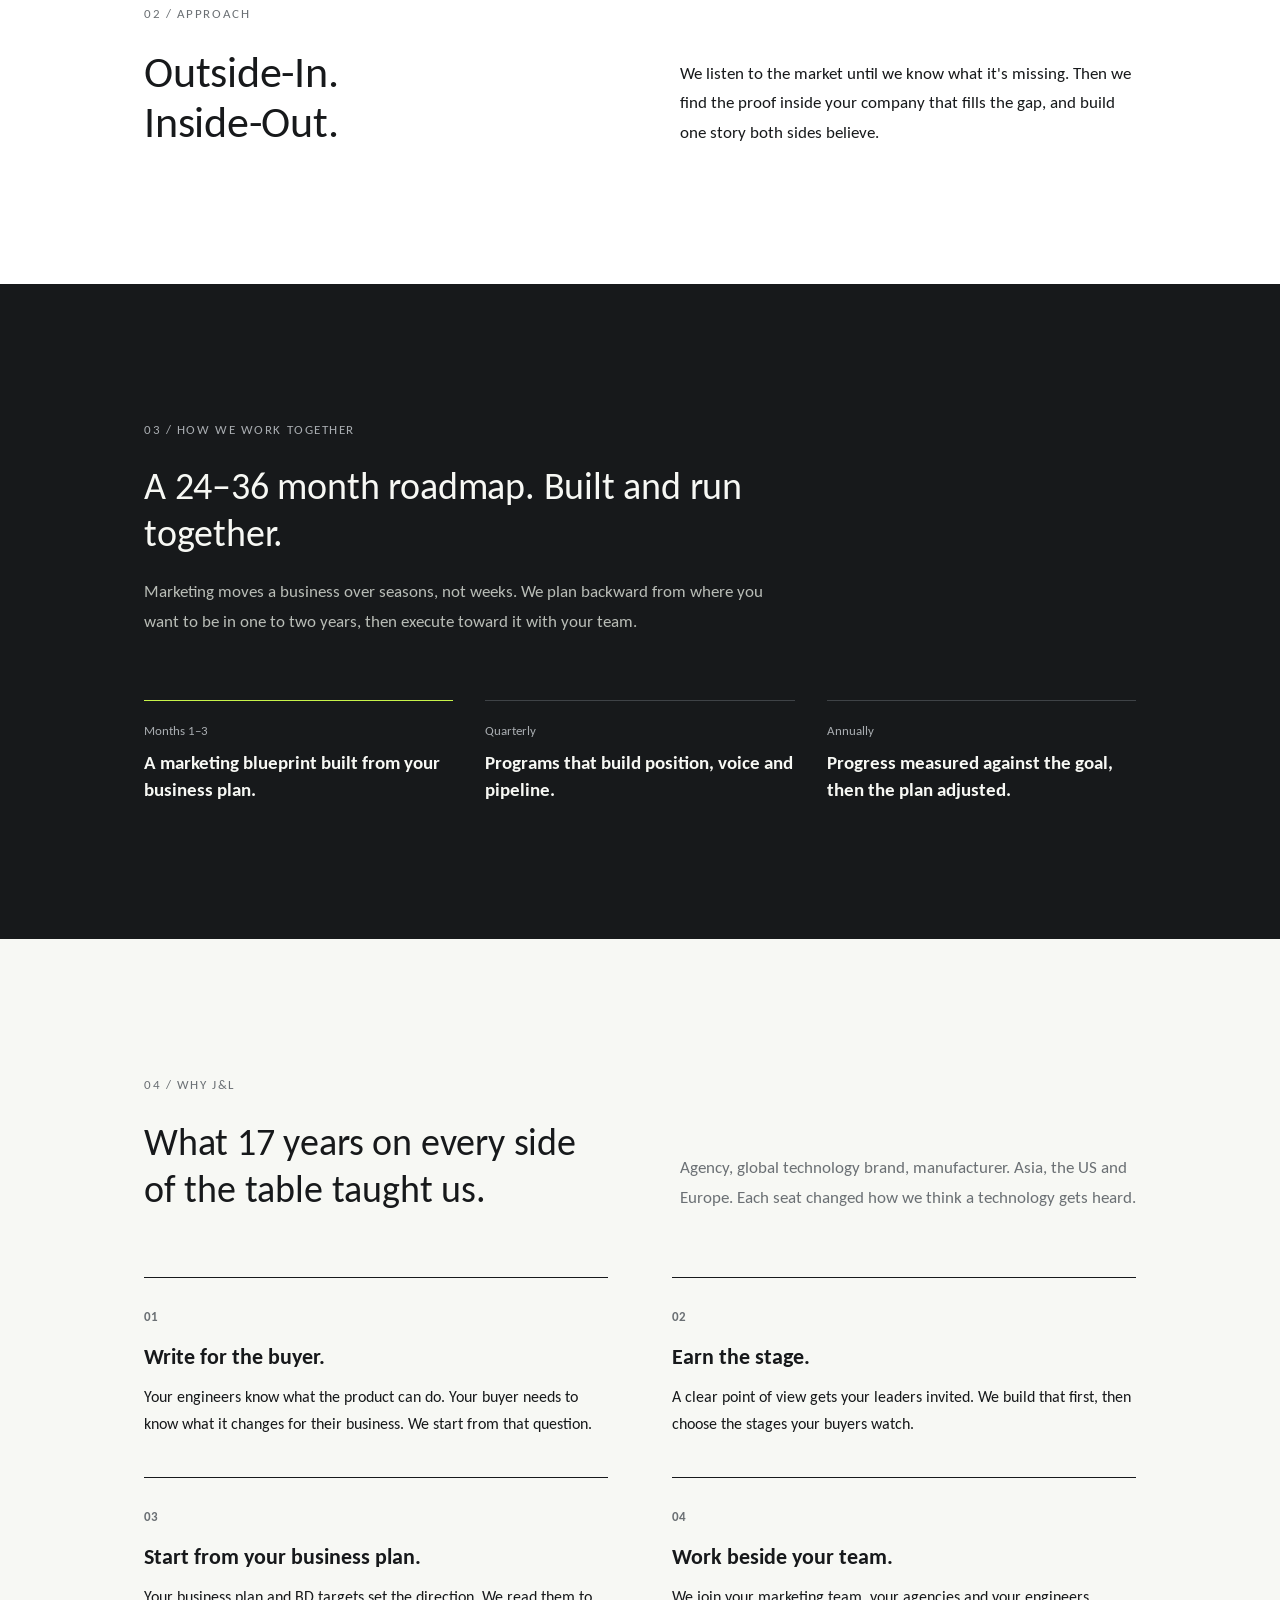
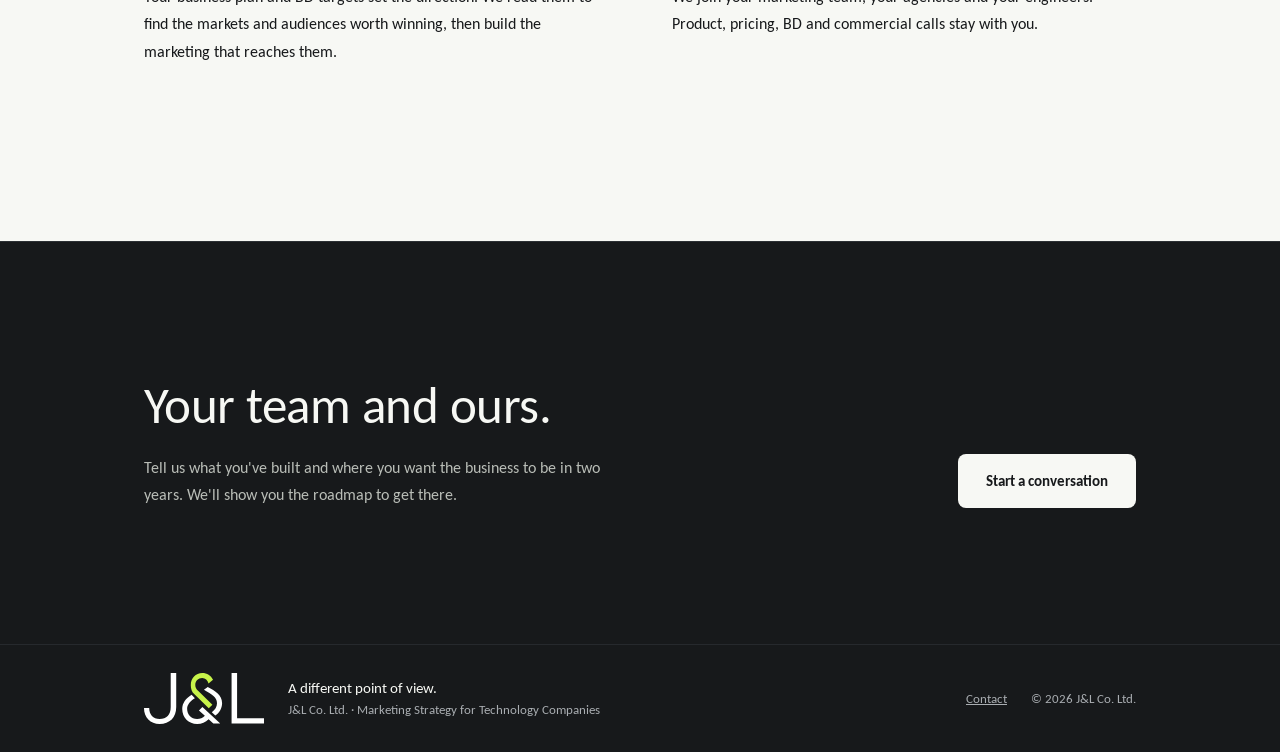
==== commit 7a072c95: "Clarify scope: J&L builds marketing from the client's business plan and BD targets Co-Authored-By: C" ====
--- a/index.html
+++ b/index.html
@@ -77,7 +77,7 @@
       <h2 class="h2">A 24–36 month roadmap. Built and run together.</h2>
       <p class="body" style="max-width: 640px; margin-top: 20px">Marketing moves a business over seasons, not weeks. We plan backward from where you want to be in one to two years, then execute toward it with your team.</p>
       <div class="cols">
-        <div class="item on"><p class="tag">Months 1–3</p><h3 class="lg">A strategic blueprint tied to your business goals.</h3></div>
+        <div class="item on"><p class="tag">Months 1–3</p><h3 class="lg">A marketing blueprint built from your business plan.</h3></div>
         <div class="item"><p class="tag">Quarterly</p><h3 class="lg">Programs that build position, voice and pipeline.</h3></div>
         <div class="item"><p class="tag">Annually</p><h3 class="lg">Progress measured against the goal, then the plan adjusted.</h3></div>
       </div>
@@ -94,8 +94,8 @@
       <div class="cols-wide">
         <div class="principle"><p class="num">01</p><h3>Write for the buyer.</h3><p>Your engineers know what the product can do. Your buyer needs to know what it changes for their business. We start from that question.</p></div>
         <div class="principle"><p class="num">02</p><h3>Earn the stage.</h3><p>A clear point of view gets your leaders invited. We build that first, then choose the stages your buyers watch.</p></div>
-        <div class="principle"><p class="num">03</p><h3>Plan from the business goal.</h3><p>Marketing earns its budget when leadership can trace it to a BD objective. Our plans start from the goal your board already owns.</p></div>
-        <div class="principle"><p class="num">04</p><h3>Work beside your team.</h3><p>We join your marketing team, your agencies and your engineers. Product, pricing and commercial calls stay with you.</p></div>
+        <div class="principle"><p class="num">03</p><h3>Start from your business plan.</h3><p>Your business plan and BD targets set the direction. We read them to find the markets and audiences worth winning, then build the marketing that reaches them.</p></div>
+        <div class="principle"><p class="num">04</p><h3>Work beside your team.</h3><p>We join your marketing team, your agencies and your engineers. Product, pricing, BD and commercial calls stay with you.</p></div>
       </div>
     </div>
   </section>
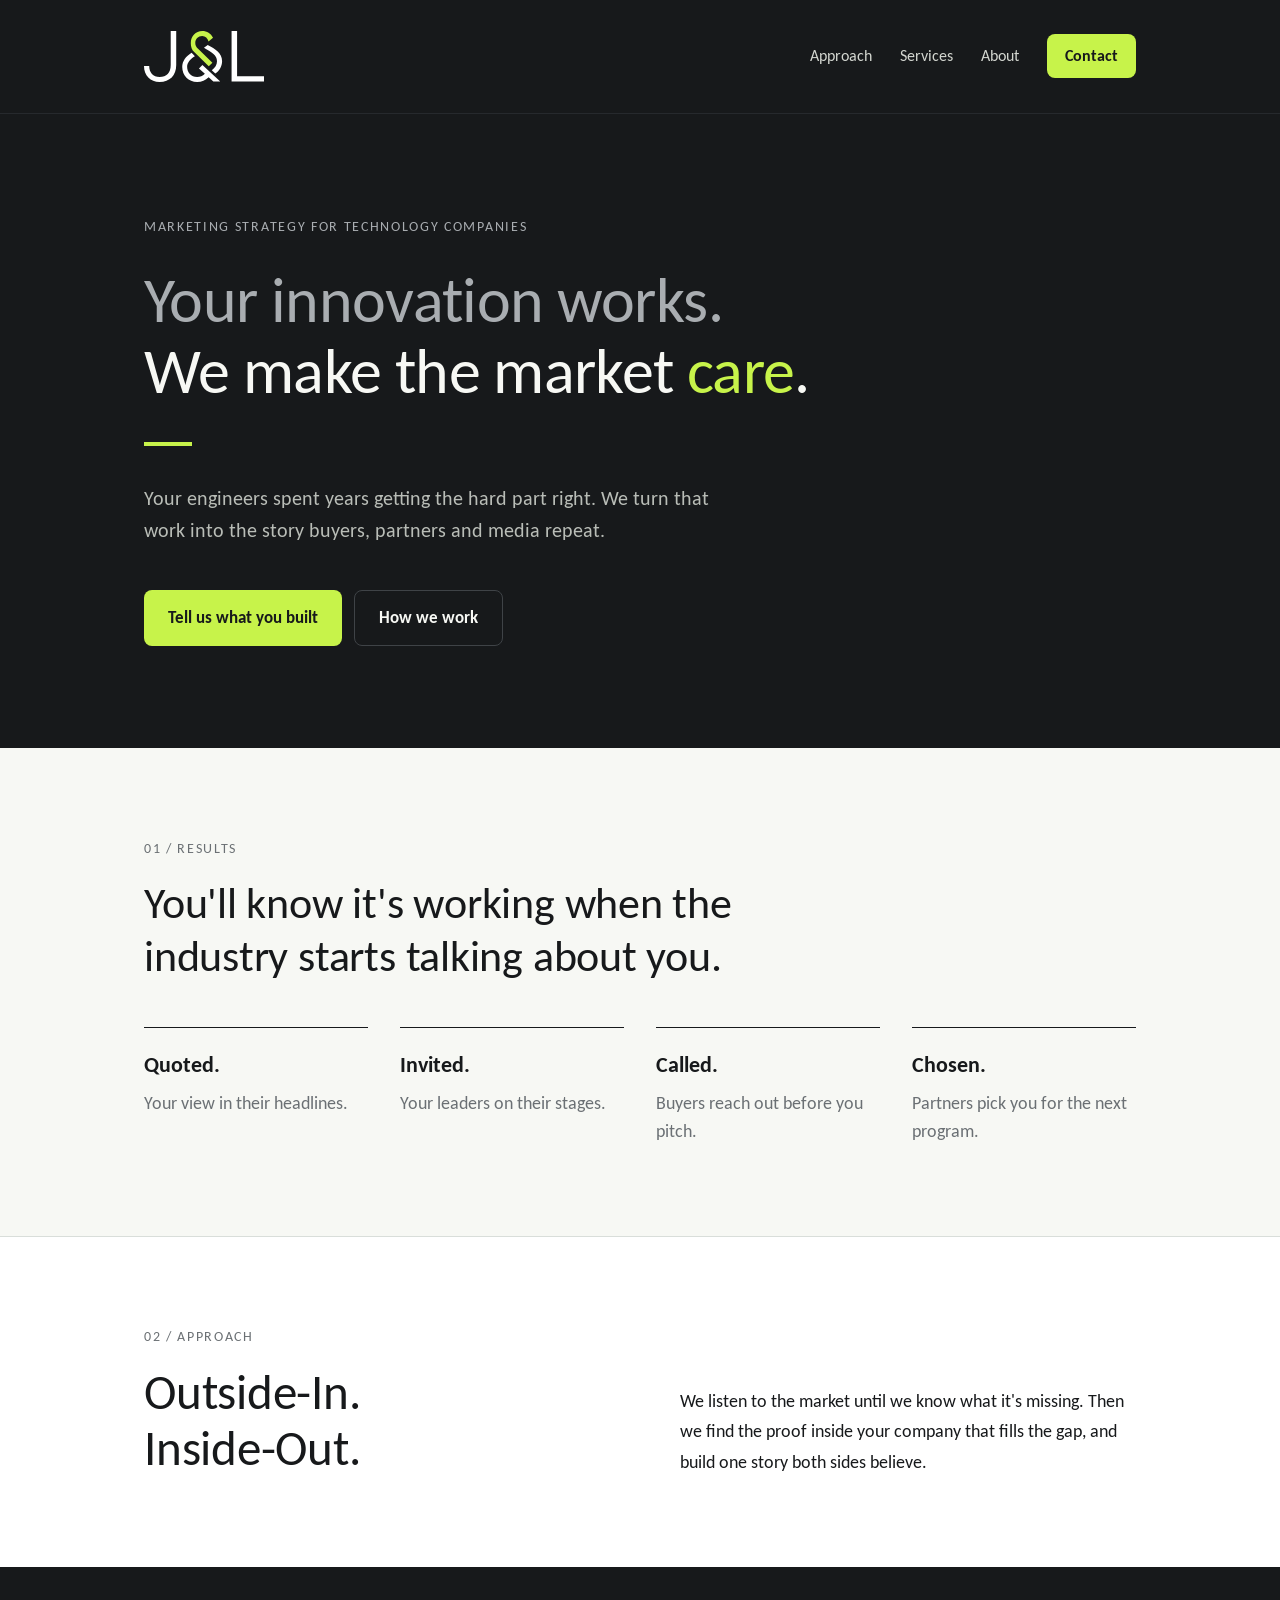
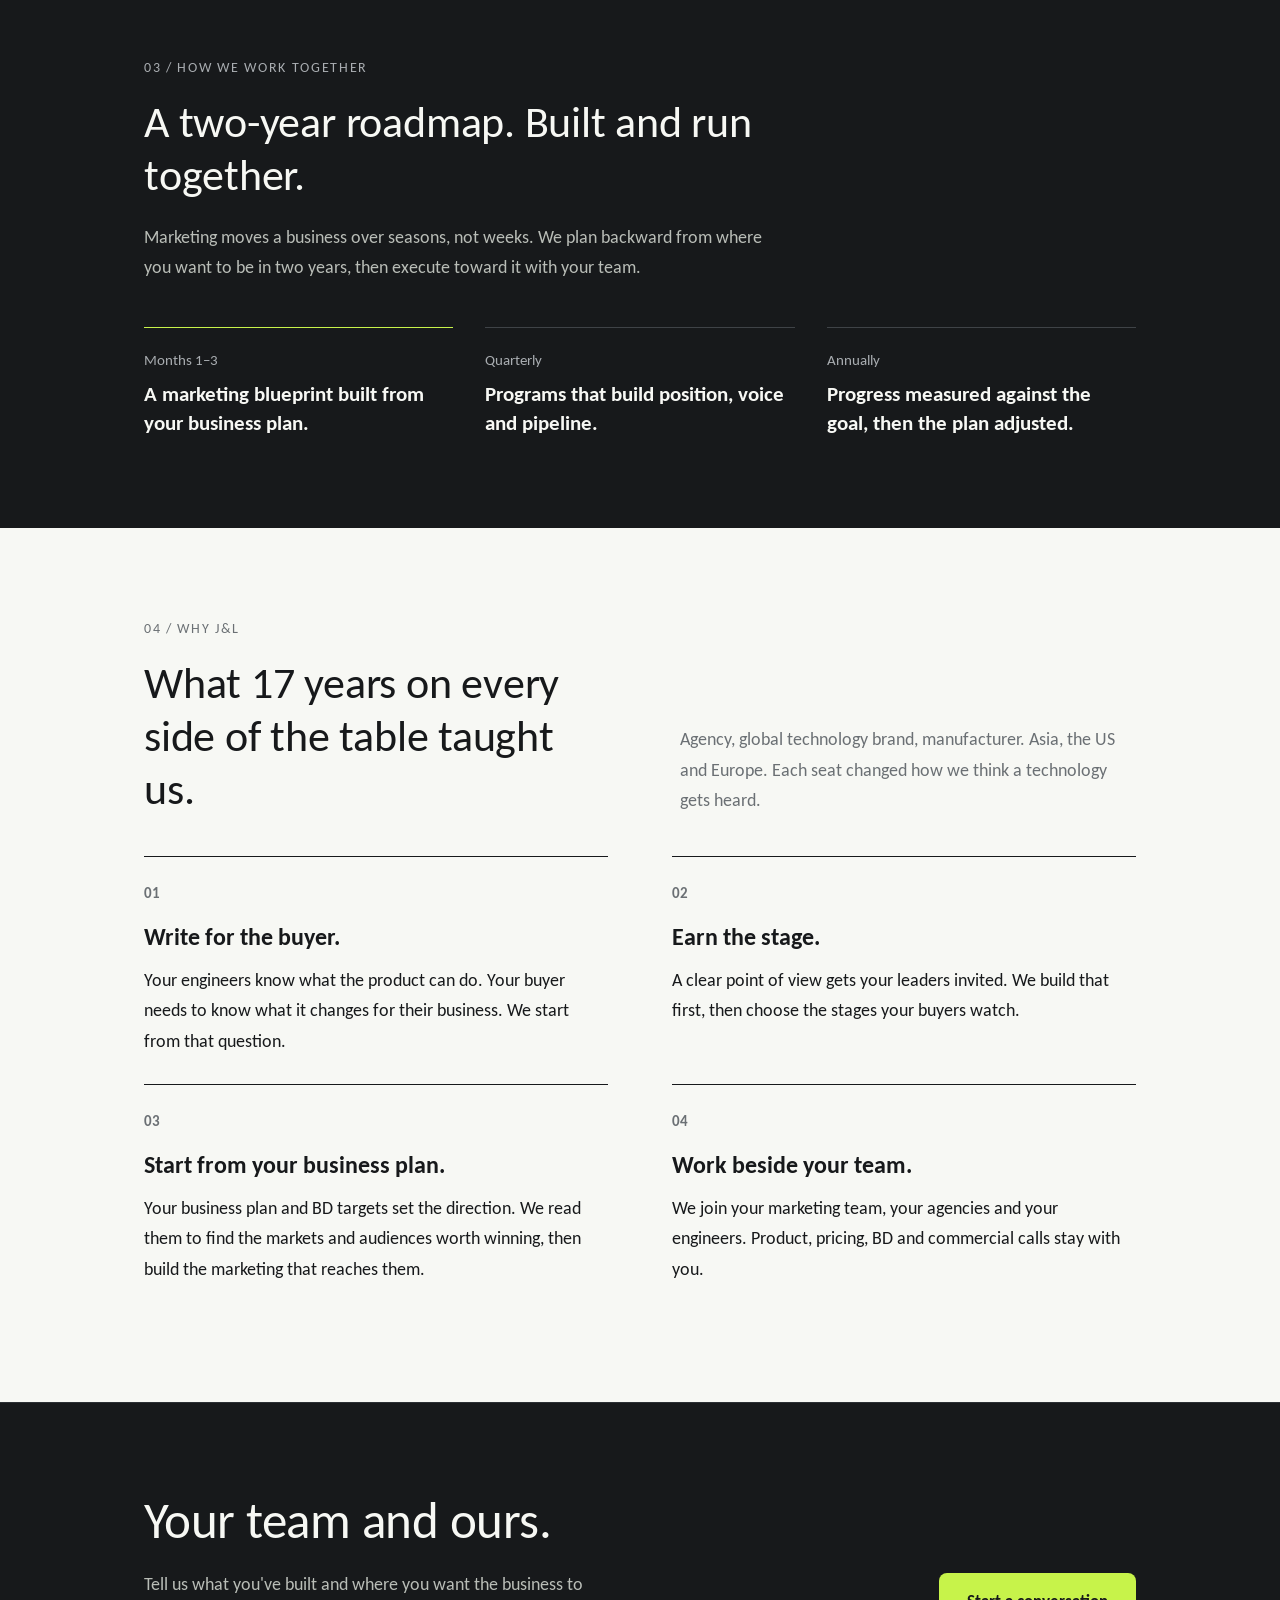
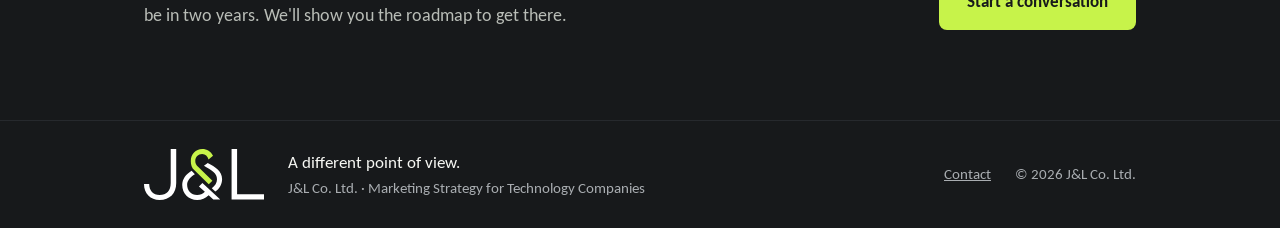
==== commit 7760aad1: "Unify engagement timeline to a two-year roadmap Co-Authored-By: Claude Opus 5.5 <noreply@anthropic.c" ====
--- a/index.html
+++ b/index.html
@@ -74,8 +74,8 @@
   <section class="dark">
     <div class="wrap section">
       <p class="kicker">03 / How we work together</p>
-      <h2 class="h2">A 24–36 month roadmap. Built and run together.</h2>
-      <p class="body" style="max-width: 640px; margin-top: 20px">Marketing moves a business over seasons, not weeks. We plan backward from where you want to be in one to two years, then execute toward it with your team.</p>
+      <h2 class="h2">A two-year roadmap. Built and run together.</h2>
+      <p class="body" style="max-width: 640px; margin-top: 20px">Marketing moves a business over seasons, not weeks. We plan backward from where you want to be in two years, then execute toward it with your team.</p>
       <div class="cols">
         <div class="item on"><p class="tag">Months 1–3</p><h3 class="lg">A marketing blueprint built from your business plan.</h3></div>
         <div class="item"><p class="tag">Quarterly</p><h3 class="lg">Programs that build position, voice and pipeline.</h3></div>
--- a/styles.css
+++ b/styles.css
@@ -164,3 +164,59 @@
 .nav .btn-nav:hover, .nav .btn-nav[aria-current="page"] { color: var(--paper); border-color: var(--paper); box-shadow: none; }
 .btn { font-weight: 700; }
 .form .btn { font-weight: 700; }
+
+/* Type scale v2: larger sizes for Calibri/Carlito, which run smaller than most web fonts.
+   Brand web range: headings 40–64 px, body 16–18 px. */
+body { font-size: 18px; }
+.nav { font-size: 16px; }
+.kicker { font-size: 14px; }
+.h1 { font-size: clamp(44px, 5.4vw, 64px); }
+.h2 { font-size: clamp(32px, 3.4vw, 44px); }
+.h2-lg { font-size: clamp(36px, 3.8vw, 52px); }
+.lead { font-size: 20px; line-height: 1.6; max-width: 600px; }
+.body { font-size: 18px; line-height: 1.7; }
+.item .tag { font-size: 15px; }
+.item h3 { font-size: 22px; }
+.item h3.lg { font-size: 21px; }
+.item p { font-size: 18px; }
+.principle .num { font-size: 15px; }
+.principle h3 { font-size: 24px; }
+.principle p { font-size: 18px; }
+.chip { font-size: 15px; }
+.stat-label { font-size: 17px; }
+.list li { font-size: 18px; }
+.steps li { font-size: 18px; }
+.steps span { font-size: 15px; }
+.field label { font-size: 16px; }
+.field input, .field select, .field textarea { font-size: 18px; }
+.form-status { font-size: 16px; }
+.btn { font-size: 17px; }
+.nav .btn { font-size: 16px; }
+.cta p { font-size: 18px; }
+.site-footer .wrap { font-size: 15px; }
+.tagline { font-size: 17px; }
+
+/* Chartreuse block buttons (restored at owner's request) */
+.btn-light { background: var(--accent); color: var(--ink); }
+.btn-light:hover { background: #D4F76A; color: var(--ink); }
+.nav .btn-nav { background: var(--accent); color: var(--ink); border: 0; }
+.nav .btn-nav:hover, .nav .btn-nav[aria-current="page"] { background: #D4F76A; color: var(--ink); border: 0; box-shadow: none; }
+
+/* Tighter hero top spacing */
+.hero { padding-top: clamp(64px, 8vw, 112px); padding-bottom: clamp(80px, 10vw, 136px); }
+.page-hero { padding-top: clamp(56px, 7vw, 96px); }
+.hero .kicker, .page-hero .kicker { margin-bottom: 28px; }
+
+/* Tighter section rhythm */
+:root { --section: clamp(56px, 7vw, 96px); }
+.section { padding-top: var(--section); padding-bottom: var(--section); }
+.cols { margin-top: 44px; }
+.cols-wide { margin-top: 40px; }
+.principle { padding: 24px 0 28px; }
+.page-hero { padding-bottom: clamp(56px, 7vw, 88px); }
+.hero { padding-bottom: clamp(64px, 8vw, 104px); }
+.kicker { margin-bottom: 18px; }
+
+/* Team groups */
+.team-group { font-size: 15px; font-weight: 700; color: var(--ink); margin: 40px 0 0; padding-top: 20px; border-top: 1px solid var(--line-2); }
+.team-group + .team-row { margin-top: 24px; }
